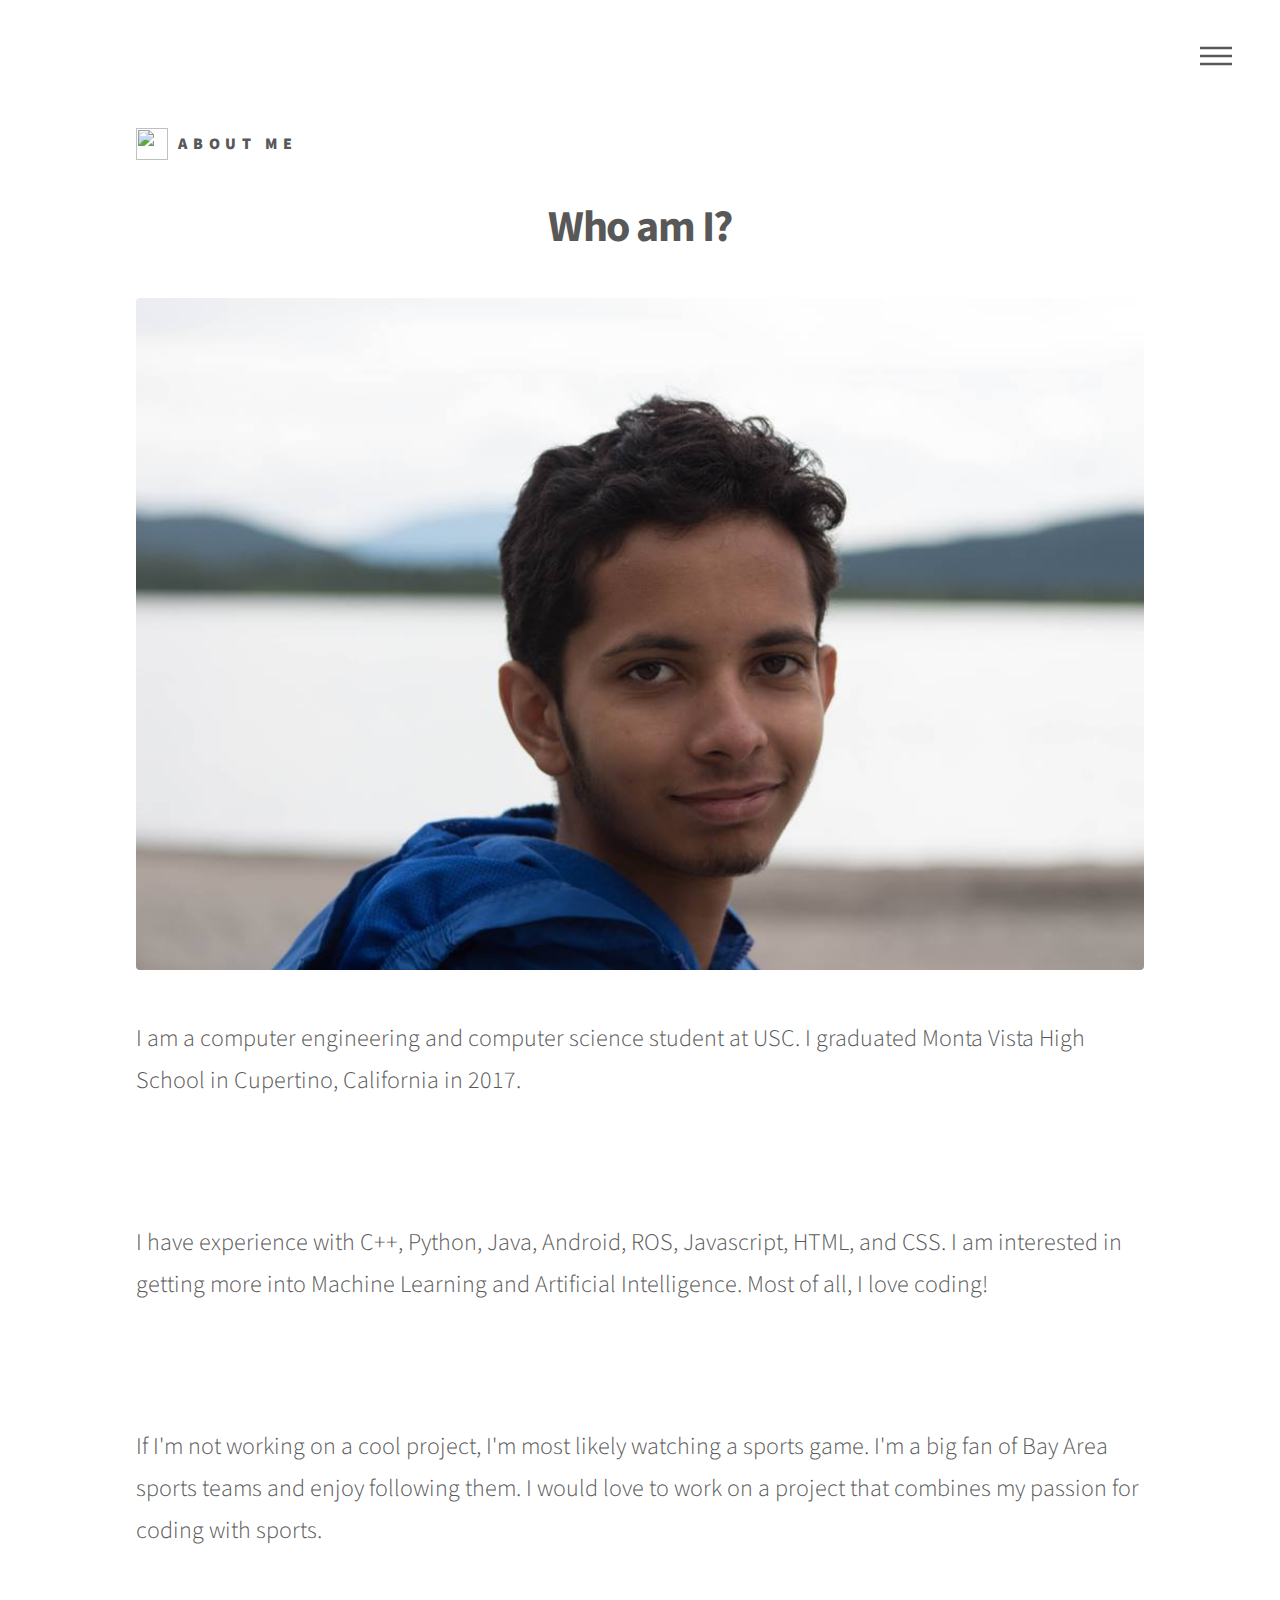
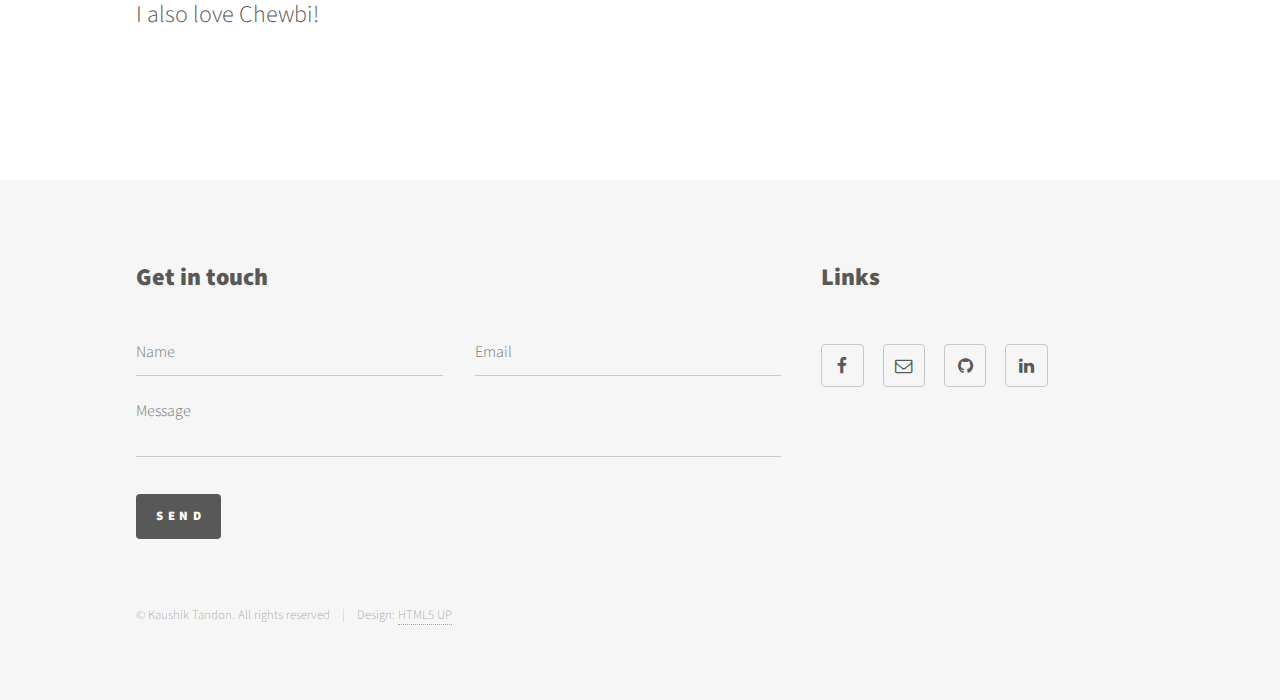
==== about.html @ edf9905d "initial commit" ====
<!DOCTYPE HTML>
<!--
	Phantom by HTML5 UP
	html5up.net | @ajlkn
	Free for personal and commercial use under the CCA 3.0 license (html5up.net/license)
-->
<html>
	<head>
		<title>About</title>
		<meta charset="utf-8" />
		<meta name="viewport" content="width=device-width, initial-scale=1" />
		<!--[if lte IE 8]><script src="assets/js/ie/html5shiv.js"></script><![endif]-->
		<link rel="stylesheet" href="assets/css/main.css" />
		<!--[if lte IE 9]><link rel="stylesheet" href="assets/css/ie9.css" /><![endif]-->
		<!--[if lte IE 8]><link rel="stylesheet" href="assets/css/ie8.css" /><![endif]-->
	</head>
	<body>
		<!-- Wrapper -->
			<div id="wrapper">

				<!-- Header -->
					<header id="header">
						<div class="inner">

							<!-- Logo -->
								<a href="index.html" class="logo">
									<span class="symbol"><img src="images/favicon.ico" alt="" /></span><span class="title">About Me</span>
								</a>

							<!-- Nav -->
								<nav>
									<ul>
										<li><a href="#menu">Menu</a></li>
									</ul>
								</nav>

						</div>
					</header>

				<!-- Menu -->
					<nav id="menu">
						<h2>Menu</h2>
						<ul>
							<li><a href="index.html">Home</a></li>
							<li><a href="about.html">About</a></li>
							<li><a href="index.html">Projects</a></li>
							<li><a href="summers.html">Summers</a></li>
							<li><a href="activities.html">Activities</a></li>
						</ul>
					</nav>

				<!-- Main -->
					<div id="main">
						<div class="inner">
							<h1>Who am I?</h1>
							<span class="image main"><img src="images/linkedinprofilepic.jpg" alt="" /></span>
							<font size="+2">
							<p>I am a computer engineering and computer science student at USC. I graduated Monta Vista High School in Cupertino, California in 2017.</p>
							<span class="image main"><img src="images/alaska.jpg" alt="" /></span>
							<p>I have experience with C++, Python, Java, Android, ROS, Javascript, HTML, and CSS. I am interested in getting more into Machine Learning and Artificial Intelligence. Most of all, I love coding!</p>
							<span class="image main"><img src="images/chewbi.jpg" alt="" /></span>
							<p>If I'm not working on a cool project, I'm most likely watching a sports game. I'm a big fan of Bay Area sports teams and enjoy following them. I would love to work on a project that combines my passion for coding with sports.<br /> <br />
								I also love Chewbi! </p> </font>
						</div>
					</div>

				<!-- Footer -->
					<footer id="footer">
						<div class="inner">
							<section>
								<h2>Get in touch</h2>
								<form method="post" action="#">
									<div class="field half first">
										<input type="text" name="name" id="name" placeholder="Name" />
									</div>
									<div class="field half">
										<input type="email" name="email" id="email" placeholder="Email" />
									</div>
									<div class="field">
										<textarea name="message" id="message" placeholder="Message"></textarea>
									</div>
									<ul class="actions">
										<li><input type="submit" value="Send" class="special" /></li>
									</ul>
								</form>
							</section>
							<section>
								<h2>Links</h2>
								<ul class="icons">
									<li><a href="https://www.facebook.com/kaushik.tandon" class="icon style2 fa-facebook"><span class="label">Facebook</span></a></li>
									<li><a href="mailto:kaushiktandon@gmail.com" class="icon style2 fa-envelope-o"><span class="label">Email</span></a></li>
									<li><a href="https://github.com/kaushiktandon" class="icon style2 fa-github"><span class="label">GitHub</span></a></li>
									<li><a href="https://linkedin.com/in/kaushik-tandon-7a4979117/" class="icon style2 fa-linkedin"><span class="label">Linkedin</span></a></li>						
								</ul>
							</section>
							<ul class="copyright">
								<li>&copy; Kaushik Tandon. All rights reserved</li><li>Design: <a href="http://html5up.net">HTML5 UP</a></li>
							</ul>
						</div>
					</footer>

			</div>

		<!-- Scripts -->
			<script src="assets/js/jquery.min.js"></script>
			<script src="assets/js/skel.min.js"></script>
			<script src="assets/js/util.js"></script>
			<!--[if lte IE 8]><script src="assets/js/ie/respond.min.js"></script><![endif]-->
			<script src="assets/js/main.js"></script>

	</body>
</html>
---- assets/css/main.css ----
@import url(font-awesome.min.css);
@import url("https://fonts.googleapis.com/css?family=Source+Sans+Pro:300,700,900");

/*
	Phantom by HTML5 UP
	html5up.net | @ajlkn
	Free for personal and commercial use under the CCA 3.0 license (html5up.net/license)
*/

/* Reset */

	html, body, div, span, applet, object, iframe, h1, h2, h3, h4, h5, h6, p, blockquote, pre, a, abbr, acronym, address, big, cite, code, del, dfn, em, img, ins, kbd, q, s, samp, small, strike, strong, sub, sup, tt, var, b, u, i, center, dl, dt, dd, ol, ul, li, fieldset, form, label, legend, table, caption, tbody, tfoot, thead, tr, th, td, article, aside, canvas, details, embed, figure, figcaption, footer, header, hgroup, menu, nav, output, ruby, section, summary, time, mark, audio, video {
		margin: 0;
		padding: 0;
		border: 0;
		font-size: 100%;
		font: inherit;
		vertical-align: baseline;
	}

	article, aside, details, figcaption, figure, footer, header, hgroup, menu, nav, section {
		display: block;
	}

	body {
		line-height: 1;
	}

	ol, ul {
		list-style: none;
	}

	blockquote, q {
		quotes: none;
	}

	blockquote:before, blockquote:after, q:before, q:after {
		content: '';
		content: none;
	}

	table {
		border-collapse: collapse;
		border-spacing: 0;
	}

	body {
		-webkit-text-size-adjust: none;
	}

/* Box Model */

	*, *:before, *:after {
		-moz-box-sizing: border-box;
		-webkit-box-sizing: border-box;
		box-sizing: border-box;
	}

/* Grid */

	.row {
		border-bottom: solid 1px transparent;
		-moz-box-sizing: border-box;
		-webkit-box-sizing: border-box;
		box-sizing: border-box;
	}

	.row > * {
		float: left;
		-moz-box-sizing: border-box;
		-webkit-box-sizing: border-box;
		box-sizing: border-box;
	}

	.row:after, .row:before {
		content: '';
		display: block;
		clear: both;
		height: 0;
	}

	.row.uniform > * > :first-child {
		margin-top: 0;
	}

	.row.uniform > * > :last-child {
		margin-bottom: 0;
	}

	.row.\30 \25 > * {
		padding: 0 0 0 0em;
	}

	.row.\30 \25 {
		margin: 0 0 -1px 0em;
	}

	.row.uniform.\30 \25 > * {
		padding: 0em 0 0 0em;
	}

	.row.uniform.\30 \25 {
		margin: 0em 0 -1px 0em;
	}

	.row > * {
		padding: 0 0 0 2em;
	}

	.row {
		margin: 0 0 -1px -2em;
	}

	.row.uniform > * {
		padding: 2em 0 0 2em;
	}

	.row.uniform {
		margin: -2em 0 -1px -2em;
	}

	.row.\32 00\25 > * {
		padding: 0 0 0 4em;
	}

	.row.\32 00\25 {
		margin: 0 0 -1px -4em;
	}

	.row.uniform.\32 00\25 > * {
		padding: 4em 0 0 4em;
	}

	.row.uniform.\32 00\25 {
		margin: -4em 0 -1px -4em;
	}

	.row.\31 50\25 > * {
		padding: 0 0 0 3em;
	}

	.row.\31 50\25 {
		margin: 0 0 -1px -3em;
	}

	.row.uniform.\31 50\25 > * {
		padding: 3em 0 0 3em;
	}

	.row.uniform.\31 50\25 {
		margin: -3em 0 -1px -3em;
	}

	.row.\35 0\25 > * {
		padding: 0 0 0 1em;
	}

	.row.\35 0\25 {
		margin: 0 0 -1px -1em;
	}

	.row.uniform.\35 0\25 > * {
		padding: 1em 0 0 1em;
	}

	.row.uniform.\35 0\25 {
		margin: -1em 0 -1px -1em;
	}

	.row.\32 5\25 > * {
		padding: 0 0 0 0.5em;
	}

	.row.\32 5\25 {
		margin: 0 0 -1px -0.5em;
	}

	.row.uniform.\32 5\25 > * {
		padding: 0.5em 0 0 0.5em;
	}

	.row.uniform.\32 5\25 {
		margin: -0.5em 0 -1px -0.5em;
	}

	.\31 2u, .\31 2u\24 {
		width: 100%;
		clear: none;
		margin-left: 0;
	}

	.\31 1u, .\31 1u\24 {
		width: 91.6666666667%;
		clear: none;
		margin-left: 0;
	}

	.\31 0u, .\31 0u\24 {
		width: 83.3333333333%;
		clear: none;
		margin-left: 0;
	}

	.\39 u, .\39 u\24 {
		width: 75%;
		clear: none;
		margin-left: 0;
	}

	.\38 u, .\38 u\24 {
		width: 66.6666666667%;
		clear: none;
		margin-left: 0;
	}

	.\37 u, .\37 u\24 {
		width: 58.3333333333%;
		clear: none;
		margin-left: 0;
	}

	.\36 u, .\36 u\24 {
		width: 50%;
		clear: none;
		margin-left: 0;
	}

	.\35 u, .\35 u\24 {
		width: 41.6666666667%;
		clear: none;
		margin-left: 0;
	}

	.\34 u, .\34 u\24 {
		width: 33.3333333333%;
		clear: none;
		margin-left: 0;
	}

	.\33 u, .\33 u\24 {
		width: 25%;
		clear: none;
		margin-left: 0;
	}

	.\32 u, .\32 u\24 {
		width: 16.6666666667%;
		clear: none;
		margin-left: 0;
	}

	.\31 u, .\31 u\24 {
		width: 8.3333333333%;
		clear: none;
		margin-left: 0;
	}

	.\31 2u\24 + *,
	.\31 1u\24 + *,
	.\31 0u\24 + *,
	.\39 u\24 + *,
	.\38 u\24 + *,
	.\37 u\24 + *,
	.\36 u\24 + *,
	.\35 u\24 + *,
	.\34 u\24 + *,
	.\33 u\24 + *,
	.\32 u\24 + *,
	.\31 u\24 + * {
		clear: left;
	}

	.\-11u {
		margin-left: 91.66667%;
	}

	.\-10u {
		margin-left: 83.33333%;
	}

	.\-9u {
		margin-left: 75%;
	}

	.\-8u {
		margin-left: 66.66667%;
	}

	.\-7u {
		margin-left: 58.33333%;
	}

	.\-6u {
		margin-left: 50%;
	}

	.\-5u {
		margin-left: 41.66667%;
	}

	.\-4u {
		margin-left: 33.33333%;
	}

	.\-3u {
		margin-left: 25%;
	}

	.\-2u {
		margin-left: 16.66667%;
	}

	.\-1u {
		margin-left: 8.33333%;
	}

	@media screen and (max-width: 1680px) {

		.row > * {
			padding: 0 0 0 2em;
		}

		.row {
			margin: 0 0 -1px -2em;
		}

		.row.uniform > * {
			padding: 2em 0 0 2em;
		}

		.row.uniform {
			margin: -2em 0 -1px -2em;
		}

		.row.\32 00\25 > * {
			padding: 0 0 0 4em;
		}

		.row.\32 00\25 {
			margin: 0 0 -1px -4em;
		}

		.row.uniform.\32 00\25 > * {
			padding: 4em 0 0 4em;
		}

		.row.uniform.\32 00\25 {
			margin: -4em 0 -1px -4em;
		}

		.row.\31 50\25 > * {
			padding: 0 0 0 3em;
		}

		.row.\31 50\25 {
			margin: 0 0 -1px -3em;
		}

		.row.uniform.\31 50\25 > * {
			padding: 3em 0 0 3em;
		}

		.row.uniform.\31 50\25 {
			margin: -3em 0 -1px -3em;
		}

		.row.\35 0\25 > * {
			padding: 0 0 0 1em;
		}

		.row.\35 0\25 {
			margin: 0 0 -1px -1em;
		}

		.row.uniform.\35 0\25 > * {
			padding: 1em 0 0 1em;
		}

		.row.uniform.\35 0\25 {
			margin: -1em 0 -1px -1em;
		}

		.row.\32 5\25 > * {
			padding: 0 0 0 0.5em;
		}

		.row.\32 5\25 {
			margin: 0 0 -1px -0.5em;
		}

		.row.uniform.\32 5\25 > * {
			padding: 0.5em 0 0 0.5em;
		}

		.row.uniform.\32 5\25 {
			margin: -0.5em 0 -1px -0.5em;
		}

		.\31 2u\28xlarge\29, .\31 2u\24\28xlarge\29 {
			width: 100%;
			clear: none;
			margin-left: 0;
		}

		.\31 1u\28xlarge\29, .\31 1u\24\28xlarge\29 {
			width: 91.6666666667%;
			clear: none;
			margin-left: 0;
		}

		.\31 0u\28xlarge\29, .\31 0u\24\28xlarge\29 {
			width: 83.3333333333%;
			clear: none;
			margin-left: 0;
		}

		.\39 u\28xlarge\29, .\39 u\24\28xlarge\29 {
			width: 75%;
			clear: none;
			margin-left: 0;
		}

		.\38 u\28xlarge\29, .\38 u\24\28xlarge\29 {
			width: 66.6666666667%;
			clear: none;
			margin-left: 0;
		}

		.\37 u\28xlarge\29, .\37 u\24\28xlarge\29 {
			width: 58.3333333333%;
			clear: none;
			margin-left: 0;
		}

		.\36 u\28xlarge\29, .\36 u\24\28xlarge\29 {
			width: 50%;
			clear: none;
			margin-left: 0;
		}

		.\35 u\28xlarge\29, .\35 u\24\28xlarge\29 {
			width: 41.6666666667%;
			clear: none;
			margin-left: 0;
		}

		.\34 u\28xlarge\29, .\34 u\24\28xlarge\29 {
			width: 33.3333333333%;
			clear: none;
			margin-left: 0;
		}

		.\33 u\28xlarge\29, .\33 u\24\28xlarge\29 {
			width: 25%;
			clear: none;
			margin-left: 0;
		}

		.\32 u\28xlarge\29, .\32 u\24\28xlarge\29 {
			width: 16.6666666667%;
			clear: none;
			margin-left: 0;
		}

		.\31 u\28xlarge\29, .\31 u\24\28xlarge\29 {
			width: 8.3333333333%;
			clear: none;
			margin-left: 0;
		}

		.\31 2u\24\28xlarge\29 + *,
		.\31 1u\24\28xlarge\29 + *,
		.\31 0u\24\28xlarge\29 + *,
		.\39 u\24\28xlarge\29 + *,
		.\38 u\24\28xlarge\29 + *,
		.\37 u\24\28xlarge\29 + *,
		.\36 u\24\28xlarge\29 + *,
		.\35 u\24\28xlarge\29 + *,
		.\34 u\24\28xlarge\29 + *,
		.\33 u\24\28xlarge\29 + *,
		.\32 u\24\28xlarge\29 + *,
		.\31 u\24\28xlarge\29 + * {
			clear: left;
		}

		.\-11u\28xlarge\29 {
			margin-left: 91.66667%;
		}

		.\-10u\28xlarge\29 {
			margin-left: 83.33333%;
		}

		.\-9u\28xlarge\29 {
			margin-left: 75%;
		}

		.\-8u\28xlarge\29 {
			margin-left: 66.66667%;
		}

		.\-7u\28xlarge\29 {
			margin-left: 58.33333%;
		}

		.\-6u\28xlarge\29 {
			margin-left: 50%;
		}

		.\-5u\28xlarge\29 {
			margin-left: 41.66667%;
		}

		.\-4u\28xlarge\29 {
			margin-left: 33.33333%;
		}

		.\-3u\28xlarge\29 {
			margin-left: 25%;
		}

		.\-2u\28xlarge\29 {
			margin-left: 16.66667%;
		}

		.\-1u\28xlarge\29 {
			margin-left: 8.33333%;
		}

	}

	@media screen and (max-width: 1280px) {

		.row > * {
			padding: 0 0 0 2em;
		}

		.row {
			margin: 0 0 -1px -2em;
		}

		.row.uniform > * {
			padding: 2em 0 0 2em;
		}

		.row.uniform {
			margin: -2em 0 -1px -2em;
		}

		.row.\32 00\25 > * {
			padding: 0 0 0 4em;
		}

		.row.\32 00\25 {
			margin: 0 0 -1px -4em;
		}

		.row.uniform.\32 00\25 > * {
			padding: 4em 0 0 4em;
		}

		.row.uniform.\32 00\25 {
			margin: -4em 0 -1px -4em;
		}

		.row.\31 50\25 > * {
			padding: 0 0 0 3em;
		}

		.row.\31 50\25 {
			margin: 0 0 -1px -3em;
		}

		.row.uniform.\31 50\25 > * {
			padding: 3em 0 0 3em;
		}

		.row.uniform.\31 50\25 {
			margin: -3em 0 -1px -3em;
		}

		.row.\35 0\25 > * {
			padding: 0 0 0 1em;
		}

		.row.\35 0\25 {
			margin: 0 0 -1px -1em;
		}

		.row.uniform.\35 0\25 > * {
			padding: 1em 0 0 1em;
		}

		.row.uniform.\35 0\25 {
			margin: -1em 0 -1px -1em;
		}

		.row.\32 5\25 > * {
			padding: 0 0 0 0.5em;
		}

		.row.\32 5\25 {
			margin: 0 0 -1px -0.5em;
		}

		.row.uniform.\32 5\25 > * {
			padding: 0.5em 0 0 0.5em;
		}

		.row.uniform.\32 5\25 {
			margin: -0.5em 0 -1px -0.5em;
		}

		.\31 2u\28large\29, .\31 2u\24\28large\29 {
			width: 100%;
			clear: none;
			margin-left: 0;
		}

		.\31 1u\28large\29, .\31 1u\24\28large\29 {
			width: 91.6666666667%;
			clear: none;
			margin-left: 0;
		}

		.\31 0u\28large\29, .\31 0u\24\28large\29 {
			width: 83.3333333333%;
			clear: none;
			margin-left: 0;
		}

		.\39 u\28large\29, .\39 u\24\28large\29 {
			width: 75%;
			clear: none;
			margin-left: 0;
		}

		.\38 u\28large\29, .\38 u\24\28large\29 {
			width: 66.6666666667%;
			clear: none;
			margin-left: 0;
		}

		.\37 u\28large\29, .\37 u\24\28large\29 {
			width: 58.3333333333%;
			clear: none;
			margin-left: 0;
		}

		.\36 u\28large\29, .\36 u\24\28large\29 {
			width: 50%;
			clear: none;
			margin-left: 0;
		}

		.\35 u\28large\29, .\35 u\24\28large\29 {
			width: 41.6666666667%;
			clear: none;
			margin-left: 0;
		}

		.\34 u\28large\29, .\34 u\24\28large\29 {
			width: 33.3333333333%;
			clear: none;
			margin-left: 0;
		}

		.\33 u\28large\29, .\33 u\24\28large\29 {
			width: 25%;
			clear: none;
			margin-left: 0;
		}

		.\32 u\28large\29, .\32 u\24\28large\29 {
			width: 16.6666666667%;
			clear: none;
			margin-left: 0;
		}

		.\31 u\28large\29, .\31 u\24\28large\29 {
			width: 8.3333333333%;
			clear: none;
			margin-left: 0;
		}

		.\31 2u\24\28large\29 + *,
		.\31 1u\24\28large\29 + *,
		.\31 0u\24\28large\29 + *,
		.\39 u\24\28large\29 + *,
		.\38 u\24\28large\29 + *,
		.\37 u\24\28large\29 + *,
		.\36 u\24\28large\29 + *,
		.\35 u\24\28large\29 + *,
		.\34 u\24\28large\29 + *,
		.\33 u\24\28large\29 + *,
		.\32 u\24\28large\29 + *,
		.\31 u\24\28large\29 + * {
			clear: left;
		}

		.\-11u\28large\29 {
			margin-left: 91.66667%;
		}

		.\-10u\28large\29 {
			margin-left: 83.33333%;
		}

		.\-9u\28large\29 {
			margin-left: 75%;
		}

		.\-8u\28large\29 {
			margin-left: 66.66667%;
		}

		.\-7u\28large\29 {
			margin-left: 58.33333%;
		}

		.\-6u\28large\29 {
			margin-left: 50%;
		}

		.\-5u\28large\29 {
			margin-left: 41.66667%;
		}

		.\-4u\28large\29 {
			margin-left: 33.33333%;
		}

		.\-3u\28large\29 {
			margin-left: 25%;
		}

		.\-2u\28large\29 {
			margin-left: 16.66667%;
		}

		.\-1u\28large\29 {
			margin-left: 8.33333%;
		}

	}

	@media screen and (max-width: 980px) {

		.row > * {
			padding: 0 0 0 1.5em;
		}

		.row {
			margin: 0 0 -1px -1.5em;
		}

		.row.uniform > * {
			padding: 1.5em 0 0 1.5em;
		}

		.row.uniform {
			margin: -1.5em 0 -1px -1.5em;
		}

		.row.\32 00\25 > * {
			padding: 0 0 0 3em;
		}

		.row.\32 00\25 {
			margin: 0 0 -1px -3em;
		}

		.row.uniform.\32 00\25 > * {
			padding: 3em 0 0 3em;
		}

		.row.uniform.\32 00\25 {
			margin: -3em 0 -1px -3em;
		}

		.row.\31 50\25 > * {
			padding: 0 0 0 2.25em;
		}

		.row.\31 50\25 {
			margin: 0 0 -1px -2.25em;
		}

		.row.uniform.\31 50\25 > * {
			padding: 2.25em 0 0 2.25em;
		}

		.row.uniform.\31 50\25 {
			margin: -2.25em 0 -1px -2.25em;
		}

		.row.\35 0\25 > * {
			padding: 0 0 0 0.75em;
		}

		.row.\35 0\25 {
			margin: 0 0 -1px -0.75em;
		}

		.row.uniform.\35 0\25 > * {
			padding: 0.75em 0 0 0.75em;
		}

		.row.uniform.\35 0\25 {
			margin: -0.75em 0 -1px -0.75em;
		}

		.row.\32 5\25 > * {
			padding: 0 0 0 0.375em;
		}

		.row.\32 5\25 {
			margin: 0 0 -1px -0.375em;
		}

		.row.uniform.\32 5\25 > * {
			padding: 0.375em 0 0 0.375em;
		}

		.row.uniform.\32 5\25 {
			margin: -0.375em 0 -1px -0.375em;
		}

		.\31 2u\28medium\29, .\31 2u\24\28medium\29 {
			width: 100%;
			clear: none;
			margin-left: 0;
		}

		.\31 1u\28medium\29, .\31 1u\24\28medium\29 {
			width: 91.6666666667%;
			clear: none;
			margin-left: 0;
		}

		.\31 0u\28medium\29, .\31 0u\24\28medium\29 {
			width: 83.3333333333%;
			clear: none;
			margin-left: 0;
		}

		.\39 u\28medium\29, .\39 u\24\28medium\29 {
			width: 75%;
			clear: none;
			margin-left: 0;
		}

		.\38 u\28medium\29, .\38 u\24\28medium\29 {
			width: 66.6666666667%;
			clear: none;
			margin-left: 0;
		}

		.\37 u\28medium\29, .\37 u\24\28medium\29 {
			width: 58.3333333333%;
			clear: none;
			margin-left: 0;
		}

		.\36 u\28medium\29, .\36 u\24\28medium\29 {
			width: 50%;
			clear: none;
			margin-left: 0;
		}

		.\35 u\28medium\29, .\35 u\24\28medium\29 {
			width: 41.6666666667%;
			clear: none;
			margin-left: 0;
		}

		.\34 u\28medium\29, .\34 u\24\28medium\29 {
			width: 33.3333333333%;
			clear: none;
			margin-left: 0;
		}

		.\33 u\28medium\29, .\33 u\24\28medium\29 {
			width: 25%;
			clear: none;
			margin-left: 0;
		}

		.\32 u\28medium\29, .\32 u\24\28medium\29 {
			width: 16.6666666667%;
			clear: none;
			margin-left: 0;
		}

		.\31 u\28medium\29, .\31 u\24\28medium\29 {
			width: 8.3333333333%;
			clear: none;
			margin-left: 0;
		}

		.\31 2u\24\28medium\29 + *,
		.\31 1u\24\28medium\29 + *,
		.\31 0u\24\28medium\29 + *,
		.\39 u\24\28medium\29 + *,
		.\38 u\24\28medium\29 + *,
		.\37 u\24\28medium\29 + *,
		.\36 u\24\28medium\29 + *,
		.\35 u\24\28medium\29 + *,
		.\34 u\24\28medium\29 + *,
		.\33 u\24\28medium\29 + *,
		.\32 u\24\28medium\29 + *,
		.\31 u\24\28medium\29 + * {
			clear: left;
		}

		.\-11u\28medium\29 {
			margin-left: 91.66667%;
		}

		.\-10u\28medium\29 {
			margin-left: 83.33333%;
		}

		.\-9u\28medium\29 {
			margin-left: 75%;
		}

		.\-8u\28medium\29 {
			margin-left: 66.66667%;
		}

		.\-7u\28medium\29 {
			margin-left: 58.33333%;
		}

		.\-6u\28medium\29 {
			margin-left: 50%;
		}

		.\-5u\28medium\29 {
			margin-left: 41.66667%;
		}

		.\-4u\28medium\29 {
			margin-left: 33.33333%;
		}

		.\-3u\28medium\29 {
			margin-left: 25%;
		}

		.\-2u\28medium\29 {
			margin-left: 16.66667%;
		}

		.\-1u\28medium\29 {
			margin-left: 8.33333%;
		}

	}

	@media screen and (max-width: 736px) {

		.row > * {
			padding: 0 0 0 1em;
		}

		.row {
			margin: 0 0 -1px -1em;
		}

		.row.uniform > * {
			padding: 1em 0 0 1em;
		}

		.row.uniform {
			margin: -1em 0 -1px -1em;
		}

		.row.\32 00\25 > * {
			padding: 0 0 0 2em;
		}

		.row.\32 00\25 {
			margin: 0 0 -1px -2em;
		}

		.row.uniform.\32 00\25 > * {
			padding: 2em 0 0 2em;
		}

		.row.uniform.\32 00\25 {
			margin: -2em 0 -1px -2em;
		}

		.row.\31 50\25 > * {
			padding: 0 0 0 1.5em;
		}

		.row.\31 50\25 {
			margin: 0 0 -1px -1.5em;
		}

		.row.uniform.\31 50\25 > * {
			padding: 1.5em 0 0 1.5em;
		}

		.row.uniform.\31 50\25 {
			margin: -1.5em 0 -1px -1.5em;
		}

		.row.\35 0\25 > * {
			padding: 0 0 0 0.5em;
		}

		.row.\35 0\25 {
			margin: 0 0 -1px -0.5em;
		}

		.row.uniform.\35 0\25 > * {
			padding: 0.5em 0 0 0.5em;
		}

		.row.uniform.\35 0\25 {
			margin: -0.5em 0 -1px -0.5em;
		}

		.row.\32 5\25 > * {
			padding: 0 0 0 0.25em;
		}

		.row.\32 5\25 {
			margin: 0 0 -1px -0.25em;
		}

		.row.uniform.\32 5\25 > * {
			padding: 0.25em 0 0 0.25em;
		}

		.row.uniform.\32 5\25 {
			margin: -0.25em 0 -1px -0.25em;
		}

		.\31 2u\28small\29, .\31 2u\24\28small\29 {
			width: 100%;
			clear: none;
			margin-left: 0;
		}

		.\31 1u\28small\29, .\31 1u\24\28small\29 {
			width: 91.6666666667%;
			clear: none;
			margin-left: 0;
		}

		.\31 0u\28small\29, .\31 0u\24\28small\29 {
			width: 83.3333333333%;
			clear: none;
			margin-left: 0;
		}

		.\39 u\28small\29, .\39 u\24\28small\29 {
			width: 75%;
			clear: none;
			margin-left: 0;
		}

		.\38 u\28small\29, .\38 u\24\28small\29 {
			width: 66.6666666667%;
			clear: none;
			margin-left: 0;
		}

		.\37 u\28small\29, .\37 u\24\28small\29 {
			width: 58.3333333333%;
			clear: none;
			margin-left: 0;
		}

		.\36 u\28small\29, .\36 u\24\28small\29 {
			width: 50%;
			clear: none;
			margin-left: 0;
		}

		.\35 u\28small\29, .\35 u\24\28small\29 {
			width: 41.6666666667%;
			clear: none;
			margin-left: 0;
		}

		.\34 u\28small\29, .\34 u\24\28small\29 {
			width: 33.3333333333%;
			clear: none;
			margin-left: 0;
		}

		.\33 u\28small\29, .\33 u\24\28small\29 {
			width: 25%;
			clear: none;
			margin-left: 0;
		}

		.\32 u\28small\29, .\32 u\24\28small\29 {
			width: 16.6666666667%;
			clear: none;
			margin-left: 0;
		}

		.\31 u\28small\29, .\31 u\24\28small\29 {
			width: 8.3333333333%;
			clear: none;
			margin-left: 0;
		}

		.\31 2u\24\28small\29 + *,
		.\31 1u\24\28small\29 + *,
		.\31 0u\24\28small\29 + *,
		.\39 u\24\28small\29 + *,
		.\38 u\24\28small\29 + *,
		.\37 u\24\28small\29 + *,
		.\36 u\24\28small\29 + *,
		.\35 u\24\28small\29 + *,
		.\34 u\24\28small\29 + *,
		.\33 u\24\28small\29 + *,
		.\32 u\24\28small\29 + *,
		.\31 u\24\28small\29 + * {
			clear: left;
		}

		.\-11u\28small\29 {
			margin-left: 91.66667%;
		}

		.\-10u\28small\29 {
			margin-left: 83.33333%;
		}

		.\-9u\28small\29 {
			margin-left: 75%;
		}

		.\-8u\28small\29 {
			margin-left: 66.66667%;
		}

		.\-7u\28small\29 {
			margin-left: 58.33333%;
		}

		.\-6u\28small\29 {
			margin-left: 50%;
		}

		.\-5u\28small\29 {
			margin-left: 41.66667%;
		}

		.\-4u\28small\29 {
			margin-left: 33.33333%;
		}

		.\-3u\28small\29 {
			margin-left: 25%;
		}

		.\-2u\28small\29 {
			margin-left: 16.66667%;
		}

		.\-1u\28small\29 {
			margin-left: 8.33333%;
		}

	}

	@media screen and (max-width: 480px) {

		.row > * {
			padding: 0 0 0 1em;
		}

		.row {
			margin: 0 0 -1px -1em;
		}

		.row.uniform > * {
			padding: 1em 0 0 1em;
		}

		.row.uniform {
			margin: -1em 0 -1px -1em;
		}

		.row.\32 00\25 > * {
			padding: 0 0 0 2em;
		}

		.row.\32 00\25 {
			margin: 0 0 -1px -2em;
		}

		.row.uniform.\32 00\25 > * {
			padding: 2em 0 0 2em;
		}

		.row.uniform.\32 00\25 {
			margin: -2em 0 -1px -2em;
		}

		.row.\31 50\25 > * {
			padding: 0 0 0 1.5em;
		}

		.row.\31 50\25 {
			margin: 0 0 -1px -1.5em;
		}

		.row.uniform.\31 50\25 > * {
			padding: 1.5em 0 0 1.5em;
		}

		.row.uniform.\31 50\25 {
			margin: -1.5em 0 -1px -1.5em;
		}

		.row.\35 0\25 > * {
			padding: 0 0 0 0.5em;
		}

		.row.\35 0\25 {
			margin: 0 0 -1px -0.5em;
		}

		.row.uniform.\35 0\25 > * {
			padding: 0.5em 0 0 0.5em;
		}

		.row.uniform.\35 0\25 {
			margin: -0.5em 0 -1px -0.5em;
		}

		.row.\32 5\25 > * {
			padding: 0 0 0 0.25em;
		}

		.row.\32 5\25 {
			margin: 0 0 -1px -0.25em;
		}

		.row.uniform.\32 5\25 > * {
			padding: 0.25em 0 0 0.25em;
		}

		.row.uniform.\32 5\25 {
			margin: -0.25em 0 -1px -0.25em;
		}

		.\31 2u\28xsmall\29, .\31 2u\24\28xsmall\29 {
			width: 100%;
			clear: none;
			margin-left: 0;
		}

		.\31 1u\28xsmall\29, .\31 1u\24\28xsmall\29 {
			width: 91.6666666667%;
			clear: none;
			margin-left: 0;
		}

		.\31 0u\28xsmall\29, .\31 0u\24\28xsmall\29 {
			width: 83.3333333333%;
			clear: none;
			margin-left: 0;
		}

		.\39 u\28xsmall\29, .\39 u\24\28xsmall\29 {
			width: 75%;
			clear: none;
			margin-left: 0;
		}

		.\38 u\28xsmall\29, .\38 u\24\28xsmall\29 {
			width: 66.6666666667%;
			clear: none;
			margin-left: 0;
		}

		.\37 u\28xsmall\29, .\37 u\24\28xsmall\29 {
			width: 58.3333333333%;
			clear: none;
			margin-left: 0;
		}

		.\36 u\28xsmall\29, .\36 u\24\28xsmall\29 {
			width: 50%;
			clear: none;
			margin-left: 0;
		}

		.\35 u\28xsmall\29, .\35 u\24\28xsmall\29 {
			width: 41.6666666667%;
			clear: none;
			margin-left: 0;
		}

		.\34 u\28xsmall\29, .\34 u\24\28xsmall\29 {
			width: 33.3333333333%;
			clear: none;
			margin-left: 0;
		}

		.\33 u\28xsmall\29, .\33 u\24\28xsmall\29 {
			width: 25%;
			clear: none;
			margin-left: 0;
		}

		.\32 u\28xsmall\29, .\32 u\24\28xsmall\29 {
			width: 16.6666666667%;
			clear: none;
			margin-left: 0;
		}

		.\31 u\28xsmall\29, .\31 u\24\28xsmall\29 {
			width: 8.3333333333%;
			clear: none;
			margin-left: 0;
		}

		.\31 2u\24\28xsmall\29 + *,
		.\31 1u\24\28xsmall\29 + *,
		.\31 0u\24\28xsmall\29 + *,
		.\39 u\24\28xsmall\29 + *,
		.\38 u\24\28xsmall\29 + *,
		.\37 u\24\28xsmall\29 + *,
		.\36 u\24\28xsmall\29 + *,
		.\35 u\24\28xsmall\29 + *,
		.\34 u\24\28xsmall\29 + *,
		.\33 u\24\28xsmall\29 + *,
		.\32 u\24\28xsmall\29 + *,
		.\31 u\24\28xsmall\29 + * {
			clear: left;
		}

		.\-11u\28xsmall\29 {
			margin-left: 91.66667%;
		}

		.\-10u\28xsmall\29 {
			margin-left: 83.33333%;
		}

		.\-9u\28xsmall\29 {
			margin-left: 75%;
		}

		.\-8u\28xsmall\29 {
			margin-left: 66.66667%;
		}

		.\-7u\28xsmall\29 {
			margin-left: 58.33333%;
		}

		.\-6u\28xsmall\29 {
			margin-left: 50%;
		}

		.\-5u\28xsmall\29 {
			margin-left: 41.66667%;
		}

		.\-4u\28xsmall\29 {
			margin-left: 33.33333%;
		}

		.\-3u\28xsmall\29 {
			margin-left: 25%;
		}

		.\-2u\28xsmall\29 {
			margin-left: 16.66667%;
		}

		.\-1u\28xsmall\29 {
			margin-left: 8.33333%;
		}

	}

	@media screen and (max-width: 360px) {

		.row > * {
			padding: 0 0 0 1em;
		}

		.row {
			margin: 0 0 -1px -1em;
		}

		.row.uniform > * {
			padding: 1em 0 0 1em;
		}

		.row.uniform {
			margin: -1em 0 -1px -1em;
		}

		.row.\32 00\25 > * {
			padding: 0 0 0 2em;
		}

		.row.\32 00\25 {
			margin: 0 0 -1px -2em;
		}

		.row.uniform.\32 00\25 > * {
			padding: 2em 0 0 2em;
		}

		.row.uniform.\32 00\25 {
			margin: -2em 0 -1px -2em;
		}

		.row.\31 50\25 > * {
			padding: 0 0 0 1.5em;
		}

		.row.\31 50\25 {
			margin: 0 0 -1px -1.5em;
		}

		.row.uniform.\31 50\25 > * {
			padding: 1.5em 0 0 1.5em;
		}

		.row.uniform.\31 50\25 {
			margin: -1.5em 0 -1px -1.5em;
		}

		.row.\35 0\25 > * {
			padding: 0 0 0 0.5em;
		}

		.row.\35 0\25 {
			margin: 0 0 -1px -0.5em;
		}

		.row.uniform.\35 0\25 > * {
			padding: 0.5em 0 0 0.5em;
		}

		.row.uniform.\35 0\25 {
			margin: -0.5em 0 -1px -0.5em;
		}

		.row.\32 5\25 > * {
			padding: 0 0 0 0.25em;
		}

		.row.\32 5\25 {
			margin: 0 0 -1px -0.25em;
		}

		.row.uniform.\32 5\25 > * {
			padding: 0.25em 0 0 0.25em;
		}

		.row.uniform.\32 5\25 {
			margin: -0.25em 0 -1px -0.25em;
		}

		.\31 2u\28xxsmall\29, .\31 2u\24\28xxsmall\29 {
			width: 100%;
			clear: none;
			margin-left: 0;
		}

		.\31 1u\28xxsmall\29, .\31 1u\24\28xxsmall\29 {
			width: 91.6666666667%;
			clear: none;
			margin-left: 0;
		}

		.\31 0u\28xxsmall\29, .\31 0u\24\28xxsmall\29 {
			width: 83.3333333333%;
			clear: none;
			margin-left: 0;
		}

		.\39 u\28xxsmall\29, .\39 u\24\28xxsmall\29 {
			width: 75%;
			clear: none;
			margin-left: 0;
		}

		.\38 u\28xxsmall\29, .\38 u\24\28xxsmall\29 {
			width: 66.6666666667%;
			clear: none;
			margin-left: 0;
		}

		.\37 u\28xxsmall\29, .\37 u\24\28xxsmall\29 {
			width: 58.3333333333%;
			clear: none;
			margin-left: 0;
		}

		.\36 u\28xxsmall\29, .\36 u\24\28xxsmall\29 {
			width: 50%;
			clear: none;
			margin-left: 0;
		}

		.\35 u\28xxsmall\29, .\35 u\24\28xxsmall\29 {
			width: 41.6666666667%;
			clear: none;
			margin-left: 0;
		}

		.\34 u\28xxsmall\29, .\34 u\24\28xxsmall\29 {
			width: 33.3333333333%;
			clear: none;
			margin-left: 0;
		}

		.\33 u\28xxsmall\29, .\33 u\24\28xxsmall\29 {
			width: 25%;
			clear: none;
			margin-left: 0;
		}

		.\32 u\28xxsmall\29, .\32 u\24\28xxsmall\29 {
			width: 16.6666666667%;
			clear: none;
			margin-left: 0;
		}

		.\31 u\28xxsmall\29, .\31 u\24\28xxsmall\29 {
			width: 8.3333333333%;
			clear: none;
			margin-left: 0;
		}

		.\31 2u\24\28xxsmall\29 + *,
		.\31 1u\24\28xxsmall\29 + *,
		.\31 0u\24\28xxsmall\29 + *,
		.\39 u\24\28xxsmall\29 + *,
		.\38 u\24\28xxsmall\29 + *,
		.\37 u\24\28xxsmall\29 + *,
		.\36 u\24\28xxsmall\29 + *,
		.\35 u\24\28xxsmall\29 + *,
		.\34 u\24\28xxsmall\29 + *,
		.\33 u\24\28xxsmall\29 + *,
		.\32 u\24\28xxsmall\29 + *,
		.\31 u\24\28xxsmall\29 + * {
			clear: left;
		}

		.\-11u\28xxsmall\29 {
			margin-left: 91.66667%;
		}

		.\-10u\28xxsmall\29 {
			margin-left: 83.33333%;
		}

		.\-9u\28xxsmall\29 {
			margin-left: 75%;
		}

		.\-8u\28xxsmall\29 {
			margin-left: 66.66667%;
		}

		.\-7u\28xxsmall\29 {
			margin-left: 58.33333%;
		}

		.\-6u\28xxsmall\29 {
			margin-left: 50%;
		}

		.\-5u\28xxsmall\29 {
			margin-left: 41.66667%;
		}

		.\-4u\28xxsmall\29 {
			margin-left: 33.33333%;
		}

		.\-3u\28xxsmall\29 {
			margin-left: 25%;
		}

		.\-2u\28xxsmall\29 {
			margin-left: 16.66667%;
		}

		.\-1u\28xxsmall\29 {
			margin-left: 8.33333%;
		}

	}

/* Basic */

	@-ms-viewport {
		width: device-width;
	}

	body {
		-ms-overflow-style: scrollbar;
	}

	@media screen and (max-width: 480px) {

		html, body {
			min-width: 320px;
		}

	}

	body {
		background: #ffffff;
	}

		body.is-loading *, body.is-loading *:before, body.is-loading *:after {
			-moz-animation: none !important;
			-webkit-animation: none !important;
			-ms-animation: none !important;
			animation: none !important;
			-moz-transition: none !important;
			-webkit-transition: none !important;
			-ms-transition: none !important;
			transition: none !important;
		}

/* Type */

	body, input, select, textarea {
		color: #585858;
		font-family: "Source Sans Pro", Helvetica, sans-serif;
		font-size: 16pt;
		font-weight: 300;
		line-height: 1.75;
	}

		@media screen and (max-width: 1680px) {

			body, input, select, textarea {
				font-size: 14pt;
			}

		}

		@media screen and (max-width: 1280px) {

			body, input, select, textarea {
				font-size: 12pt;
			}

		}

	a {
		-moz-transition: border-bottom-color 0.2s ease, color 0.2s ease;
		-webkit-transition: border-bottom-color 0.2s ease, color 0.2s ease;
		-ms-transition: border-bottom-color 0.2s ease, color 0.2s ease;
		transition: border-bottom-color 0.2s ease, color 0.2s ease;
		text-decoration: none;
		color: #585858;
		border-bottom: dotted 1px rgba(88, 88, 88, 0.5);
	}

		a:hover {
			border-bottom-color: transparent;
			color: #f2849e !important;
		}

	strong, b {
		font-weight: 900;
	}

	em, i {
		font-style: italic;
	}

	p {
		margin: 0 0 2em 0;
	}

	h1 {
		font-size: 2.75em;
		font-weight: 700;
		line-height: 1.2;
		margin: 0 0 1em 0;
		letter-spacing: -0.035em;
		text-align: center;
	}

		h1 a {
			color: inherit;
		}

		@media screen and (max-width: 736px) {

			h1 {
				font-size: 2em;
				margin: 0 0 1em 0;
			}

		}

		@media screen and (max-width: 360px) {

			h1 {
				font-size: 1.75em;
			}

		}

	h2, h3, h4, h5, h6 {
		font-weight: 900;
		line-height: 1.5;
		margin: 0 0 2em 0;
	}

		h2 a, h3 a, h4 a, h5 a, h6 a {
			color: inherit;
		}

	h2 {
		font-size: 1.5em;
	}

	h3 {
		font-size: 1.4em;
	}

	h4 {
		font-size: 1.3em;
	}

	h5 {
		font-size: 1.2em;
	}

	h6 {
		font-size: 1.1em;
	}

	@media screen and (max-width: 980px) {

		h1 br, h2 br, h3 br, h4 br, h5 br, h6 br {
			display: none;
		}

	}

	@media screen and (max-width: 736px) {

		h2 {
			font-size: 1em;
		}

		h3 {
			font-size: 0.8em;
		}

	}

	sub {
		font-size: 0.8em;
		position: relative;
		top: 0.5em;
	}

	sup {
		font-size: 0.8em;
		position: relative;
		top: -0.5em;
	}

	blockquote {
		border-left: solid 4px #c9c9c9;
		font-style: italic;
		margin: 0 0 2em 0;
		padding: 0.5em 0 0.5em 2em;
	}

	code {
		background: rgba(144, 144, 144, 0.075);
		border-radius: 4px;
		border: solid 1px #c9c9c9;
		font-family: "Courier New", monospace;
		font-size: 0.9em;
		margin: 0 0.25em;
		padding: 0.25em 0.65em;
	}

	pre {
		-webkit-overflow-scrolling: touch;
		font-family: "Courier New", monospace;
		font-size: 0.9em;
		margin: 0 0 2em 0;
	}

		pre code {
			display: block;
			line-height: 1.75;
			padding: 1em 1.5em;
			overflow-x: auto;
		}

	hr {
		border: 0;
		border-bottom: solid 1px #c9c9c9;
		margin: 2em 0;
	}

		hr.major {
			margin: 3em 0;
		}

	.align-left {
		text-align: left;
	}

	.align-center {
		text-align: center;
	}

	.align-right {
		text-align: right;
	}

/* Section/Article */

	section.special, article.special {
		text-align: center;
	}

	header p {
		margin-top: -1em;
	}

	@media screen and (max-width: 736px) {

		header p {
			margin-top: 0;
		}

	}

/* Icon */

	.icon {
		text-decoration: none;
		border-bottom: none;
		position: relative;
	}

		.icon:before {
			-moz-osx-font-smoothing: grayscale;
			-webkit-font-smoothing: antialiased;
			font-family: FontAwesome;
			font-style: normal;
			font-weight: normal;
			text-transform: none !important;
		}

		.icon > .label {
			display: none;
		}

		.icon.style2 {
			-moz-transition: background-color 0.2s ease-in-out, color 0.2s ease-in-out, border-color 0.2s ease-in-out;
			-webkit-transition: background-color 0.2s ease-in-out, color 0.2s ease-in-out, border-color 0.2s ease-in-out;
			-ms-transition: background-color 0.2s ease-in-out, color 0.2s ease-in-out, border-color 0.2s ease-in-out;
			transition: background-color 0.2s ease-in-out, color 0.2s ease-in-out, border-color 0.2s ease-in-out;
			background-color: transparent;
			border: solid 1px #c9c9c9;
			border-radius: 4px;
			width: 2.65em;
			height: 2.65em;
			display: inline-block;
			text-align: center;
			line-height: 2.65em;
			color: inherit;
		}

			.icon.style2:before {
				font-size: 1.1em;
			}

			.icon.style2:hover {
				color: #f2849e;
				border-color: #f2849e;
			}

			.icon.style2:active {
				background-color: rgba(242, 132, 158, 0.1);
			}

/* List */

	ol {
		list-style: decimal;
		margin: 0 0 2em 0;
		padding-left: 1.25em;
	}

		ol li {
			padding-left: 0.25em;
		}

	ul {
		list-style: disc;
		margin: 0 0 2em 0;
		padding-left: 1em;
	}

		ul li {
			padding-left: 0.5em;
		}

		ul.alt {
			list-style: none;
			padding-left: 0;
		}

			ul.alt li {
				border-top: solid 1px #c9c9c9;
				padding: 0.5em 0;
			}

				ul.alt li:first-child {
					border-top: 0;
					padding-top: 0;
				}

		ul.icons {
			cursor: default;
			list-style: none;
			padding-left: 0;
			margin: -1em 0 2em -1em;
		}

			ul.icons li {
				display: inline-block;
				padding: 1em 0 0 1em;
			}

		ul.actions {
			cursor: default;
			list-style: none;
			padding-left: 0;
		}

			ul.actions li {
				display: inline-block;
				padding: 0 1em 0 0;
				vertical-align: middle;
			}

				ul.actions li:last-child {
					padding-right: 0;
				}

			ul.actions.small li {
				padding: 0 0.5em 0 0;
			}

			ul.actions.vertical li {
				display: block;
				padding: 1em 0 0 0;
			}

				ul.actions.vertical li:first-child {
					padding-top: 0;
				}

				ul.actions.vertical li > * {
					margin-bottom: 0;
				}

			ul.actions.vertical.small li {
				padding: 0.5em 0 0 0;
			}

				ul.actions.vertical.small li:first-child {
					padding-top: 0;
				}

			ul.actions.fit {
				display: table;
				margin-left: -1em;
				padding: 0;
				table-layout: fixed;
				width: calc(100% + 1em);
			}

				ul.actions.fit li {
					display: table-cell;
					padding: 0 0 0 1em;
				}

					ul.actions.fit li > * {
						margin-bottom: 0;
					}

				ul.actions.fit.small {
					margin-left: -0.5em;
					width: calc(100% + 0.5em);
				}

					ul.actions.fit.small li {
						padding: 0 0 0 0.5em;
					}

			@media screen and (max-width: 480px) {

				ul.actions {
					margin: 0 0 2em 0;
				}

					ul.actions li {
						padding: 1em 0 0 0;
						display: block;
						text-align: center;
						width: 100%;
					}

						ul.actions li:first-child {
							padding-top: 0;
						}

						ul.actions li > * {
							width: 100%;
							margin: 0 !important;
						}

							ul.actions li > *.icon:before {
								margin-left: -2em;
							}

					ul.actions.small li {
						padding: 0.5em 0 0 0;
					}

						ul.actions.small li:first-child {
							padding-top: 0;
						}

			}

	dl {
		margin: 0 0 2em 0;
	}

		dl dt {
			display: block;
			font-weight: 900;
			margin: 0 0 1em 0;
		}

		dl dd {
			margin-left: 2em;
		}

/* Form */

	form {
		margin: -1em 0 2em 0;
	}

		form:after {
			content: '';
			display: block;
			clear: both;
			height: 1px;
		}

		form .field {
			position: relative;
			float: left;
			margin: 0 0 1.3em 0;
			vertical-align: top;
			width: 100%;
		}

		form .half {
			width: calc(50% + 1em) !important;
			padding-left: 2em;
		}

		form .half.first {
			width: calc(50% - 1em) !important;
			padding-left: 0;
		}

		form :last-child {
			margin-bottom: 0;
		}

		form .half:nth-last-child(2) {
			margin-bottom: 0;
		}

		form .actions {
			position: relative;
			clear: both;
			padding-top: 1em;
		}

		@media screen and (max-width: 480px) {

			form .half {
				width: 100% !important;
				padding-left: 0;
			}

			form .half.first {
				width: 100% !important;
				padding-left: 0;
			}

			form .half:nth-last-child(2) {
				margin: 0 0 1.3em 0;
			}

		}

	label {
		display: block;
		font-size: 0.9em;
		font-weight: 900;
		margin: 0 0 1em 0;
	}

	input[type="text"],
	input[type="password"],
	input[type="email"],
	input[type="tel"],
	select,
	textarea {
		-moz-appearance: none;
		-webkit-appearance: none;
		-ms-appearance: none;
		appearance: none;
		background-color: transparent;
		border: none;
		border-radius: 0;
		border-bottom: solid 1px #c9c9c9;
		color: inherit;
		display: block;
		outline: 0;
		padding: 0;
		text-decoration: none;
		width: 100%;
	}

		input[type="text"]:invalid,
		input[type="password"]:invalid,
		input[type="email"]:invalid,
		input[type="tel"]:invalid,
		select:invalid,
		textarea:invalid {
			box-shadow: none;
		}

		input[type="text"]:focus,
		input[type="password"]:focus,
		input[type="email"]:focus,
		input[type="tel"]:focus,
		select:focus,
		textarea:focus {
			border-bottom-color: #f2849e;
			box-shadow: inset 0 -1px 0 0 #f2849e;
		}

	.select-wrapper {
		text-decoration: none;
		display: block;
		position: relative;
	}

		.select-wrapper:before {
			-moz-osx-font-smoothing: grayscale;
			-webkit-font-smoothing: antialiased;
			font-family: FontAwesome;
			font-style: normal;
			font-weight: normal;
			text-transform: none !important;
		}

		.select-wrapper:before {
			color: #c9c9c9;
			content: '\f078';
			display: block;
			height: 3em;
			line-height: 3em;
			pointer-events: none;
			position: absolute;
			right: 0;
			text-align: center;
			top: 0;
			width: 3em;
		}

		.select-wrapper select::-ms-expand {
			display: none;
		}

	input[type="text"],
	input[type="password"],
	input[type="email"],
	select {
		height: 3em;
	}

	textarea {
		padding: 0;
		min-height: 3.75em;
	}

	input[type="checkbox"],
	input[type="radio"] {
		-moz-appearance: none;
		-webkit-appearance: none;
		-ms-appearance: none;
		appearance: none;
		display: block;
		float: left;
		margin-right: -2em;
		opacity: 0;
		width: 1em;
		z-index: -1;
	}

		input[type="checkbox"] + label,
		input[type="radio"] + label {
			text-decoration: none;
			color: #585858;
			cursor: pointer;
			display: inline-block;
			font-size: 1em;
			font-weight: 300;
			padding-left: 2.55em;
			padding-right: 0.75em;
			position: relative;
		}

			input[type="checkbox"] + label:before,
			input[type="radio"] + label:before {
				-moz-osx-font-smoothing: grayscale;
				-webkit-font-smoothing: antialiased;
				font-family: FontAwesome;
				font-style: normal;
				font-weight: normal;
				text-transform: none !important;
			}

			input[type="checkbox"] + label:before,
			input[type="radio"] + label:before {
				border-radius: 4px;
				border: solid 1px #c9c9c9;
				content: '';
				display: inline-block;
				height: 1.8em;
				left: 0;
				line-height: 1.725em;
				position: absolute;
				text-align: center;
				top: 0;
				width: 1.8em;
			}

		input[type="checkbox"]:checked + label:before,
		input[type="radio"]:checked + label:before {
			background: #585858;
			border-color: #585858;
			color: #ffffff;
			content: '\f00c';
		}

		input[type="checkbox"]:focus + label:before,
		input[type="radio"]:focus + label:before {
			border-color: #f2849e;
			box-shadow: 0 0 0 1px #f2849e;
		}

	input[type="checkbox"] + label:before {
		border-radius: 4px;
	}

	input[type="radio"] + label:before {
		border-radius: 100%;
	}

/* Box */

	.box {
		border-radius: 4px;
		border: solid 1px #c9c9c9;
		margin-bottom: 2em;
		padding: 1.5em;
	}

		.box > :last-child,
		.box > :last-child > :last-child,
		.box > :last-child > :last-child > :last-child {
			margin-bottom: 0;
		}

		.box.alt {
			border: 0;
			border-radius: 0;
			padding: 0;
		}

/* Image */

	.image {
		border-radius: 4px;
		border: 0;
		display: inline-block;
		position: relative;
	}

		.image img {
			border-radius: 4px;
			display: block;
		}

		.image.left, .image.right {
			max-width: 40%;
		}

			.image.left img, .image.right img {
				width: 100%;
			}

		.image.left {
			float: left;
			padding: 0 1.5em 1em 0;
			top: 0.25em;
		}

		.image.right {
			float: right;
			padding: 0 0 1em 1.5em;
			top: 0.25em;
		}

		.image.fit {
			display: block;
			margin: 0 0 2em 0;
			width: 100%;
		}

			.image.fit img {
				width: 100%;
			}

		.image.main {
			display: block;
			margin: 0 0 3em 0;
			width: 100%;
		}

			.image.main img {
				width: 100%;
			}

		image.minor {
			display: block;

			margin: 0 0 3em 0;
			width: 75%;
		}

			.image.minor img {
				width: 75%;
			}

			@media screen and (max-width: 736px) {

				.image.main {
					margin: 0 0 2em 0;
				}

			}

/* Table */

	.table-wrapper {
		-webkit-overflow-scrolling: touch;
		overflow-x: auto;
	}

	table {
		margin: 0 0 2em 0;
		width: 100%;
	}

		table tbody tr {
			border: solid 1px #c9c9c9;
			border-left: 0;
			border-right: 0;
		}

			table tbody tr:nth-child(2n + 1) {
				background-color: rgba(144, 144, 144, 0.075);
			}

		table td {
			padding: 0.75em 0.75em;
		}

		table th {
			font-size: 0.9em;
			font-weight: 900;
			padding: 0 0.75em 0.75em 0.75em;
			text-align: left;
		}

		table thead {
			border-bottom: solid 2px #c9c9c9;
		}

		table tfoot {
			border-top: solid 2px #c9c9c9;
		}

		table.alt {
			border-collapse: separate;
		}

			table.alt tbody tr td {
				border: solid 1px #c9c9c9;
				border-left-width: 0;
				border-top-width: 0;
			}

				table.alt tbody tr td:first-child {
					border-left-width: 1px;
				}

			table.alt tbody tr:first-child td {
				border-top-width: 1px;
			}

			table.alt thead {
				border-bottom: 0;
			}

			table.alt tfoot {
				border-top: 0;
			}

/* Button */

	input[type="submit"],
	input[type="reset"],
	input[type="button"],
	button,
	.button {
		-moz-appearance: none;
		-webkit-appearance: none;
		-ms-appearance: none;
		appearance: none;
		-moz-transition: background-color 0.2s ease-in-out, color 0.2s ease-in-out, box-shadow 0.2s ease-in-out;
		-webkit-transition: background-color 0.2s ease-in-out, color 0.2s ease-in-out, box-shadow 0.2s ease-in-out;
		-ms-transition: background-color 0.2s ease-in-out, color 0.2s ease-in-out, box-shadow 0.2s ease-in-out;
		transition: background-color 0.2s ease-in-out, color 0.2s ease-in-out, box-shadow 0.2s ease-in-out;
		background-color: transparent;
		border-radius: 4px;
		border: 0;
		box-shadow: inset 0 0 0 2px #585858;
		color: #585858 !important;
		cursor: pointer;
		display: inline-block;
		font-size: 0.8em;
		font-weight: 900;
		height: 3.5em;
		letter-spacing: 0.35em;
		line-height: 3.45em;
		overflow: hidden;
		padding: 0 1.25em 0 1.6em;
		text-align: center;
		text-decoration: none;
		text-overflow: ellipsis;
		text-transform: uppercase;
		white-space: nowrap;
	}

		input[type="submit"].icon:before,
		input[type="reset"].icon:before,
		input[type="button"].icon:before,
		button.icon:before,
		.button.icon:before {
			margin-right: 0.5em;
		}

		input[type="submit"].fit,
		input[type="reset"].fit,
		input[type="button"].fit,
		button.fit,
		.button.fit {
			display: block;
			margin: 0 0 1em 0;
			width: 100%;
		}

		input[type="submit"]:hover,
		input[type="reset"]:hover,
		input[type="button"]:hover,
		button:hover,
		.button:hover {
			color: #f2849e !important;
			box-shadow: inset 0 0 0 2px #f2849e;
		}

		input[type="submit"]:active,
		input[type="reset"]:active,
		input[type="button"]:active,
		button:active,
		.button:active {
			background-color: rgba(242, 132, 158, 0.1);
		}

		input[type="submit"].small,
		input[type="reset"].small,
		input[type="button"].small,
		button.small,
		.button.small {
			font-size: 0.6em;
		}

		input[type="submit"].big,
		input[type="reset"].big,
		input[type="button"].big,
		button.big,
		.button.big {
			font-size: 1em;
		}

		input[type="submit"].special,
		input[type="reset"].special,
		input[type="button"].special,
		button.special,
		.button.special {
			box-shadow: none;
			background-color: #585858;
			color: #ffffff !important;
		}

			input[type="submit"].special:hover,
			input[type="reset"].special:hover,
			input[type="button"].special:hover,
			button.special:hover,
			.button.special:hover {
				background-color: #f2849e;
			}

			input[type="submit"].special:active,
			input[type="reset"].special:active,
			input[type="button"].special:active,
			button.special:active,
			.button.special:active {
				background-color: #ee5f81;
			}

		input[type="submit"].disabled, input[type="submit"]:disabled,
		input[type="reset"].disabled,
		input[type="reset"]:disabled,
		input[type="button"].disabled,
		input[type="button"]:disabled,
		button.disabled,
		button:disabled,
		.button.disabled,
		.button:disabled {
			-moz-pointer-events: none;
			-webkit-pointer-events: none;
			-ms-pointer-events: none;
			pointer-events: none;
			opacity: 0.25;
		}

/* Tiles */

	.tiles {
		display: -moz-flex;
		display: -webkit-flex;
		display: -ms-flex;
		display: flex;
		-moz-flex-wrap: wrap;
		-webkit-flex-wrap: wrap;
		-ms-flex-wrap: wrap;
		flex-wrap: wrap;
		postiion: relative;
		margin: -2.5em 0 0 -2.5em;
	}

		.tiles article {
			-moz-transition: -moz-transform 0.5s ease, opacity 0.5s ease;
			-webkit-transition: -webkit-transform 0.5s ease, opacity 0.5s ease;
			-ms-transition: -ms-transform 0.5s ease, opacity 0.5s ease;
			transition: transform 0.5s ease, opacity 0.5s ease;
			position: relative;
			width: calc(33.33333% - 2.5em);
			margin: 2.5em 0 0 2.5em;
		}

			.tiles article > .image {
				-moz-transition: -moz-transform 0.5s ease;
				-webkit-transition: -webkit-transform 0.5s ease;
				-ms-transition: -ms-transform 0.5s ease;
				transition: transform 0.5s ease;
				position: relative;
				display: block;
				width: 100%;
				border-radius: 4px;
				overflow: hidden;
			}

				.tiles article > .image img {
					display: block;
					width: 100%;
				}

				.tiles article > .image:before {
					-moz-pointer-events: none;
					-webkit-pointer-events: none;
					-ms-pointer-events: none;
					pointer-events: none;
					-moz-transition: background-color 0.5s ease, opacity 0.5s ease;
					-webkit-transition: background-color 0.5s ease, opacity 0.5s ease;
					-ms-transition: background-color 0.5s ease, opacity 0.5s ease;
					transition: background-color 0.5s ease, opacity 0.5s ease;
					content: '';
					display: block;
					position: absolute;
					top: 0;
					left: 0;
					width: 100%;
					height: 100%;
					opacity: 1.0;
					z-index: 1;
					opacity: 0.8;
				}

				.tiles article > .image:after {
					-moz-pointer-events: none;
					-webkit-pointer-events: none;
					-ms-pointer-events: none;
					pointer-events: none;
					-moz-transition: opacity 0.5s ease;
					-webkit-transition: opacity 0.5s ease;
					-ms-transition: opacity 0.5s ease;
					transition: opacity 0.5s ease;
					content: '';
					display: block;
					position: absolute;
					top: 0;
					left: 0;
					width: 100%;
					height: 100%;
					background-image: url("data:image/svg+xml;charset=utf8,%3Csvg xmlns='http://www.w3.org/2000/svg' width='100' height='100' viewBox='0 0 100 100' preserveAspectRatio='none'%3E%3Cstyle%3Eline %7B stroke-width: 0.25px%3B stroke: %23ffffff%3B %7D%3C/style%3E%3Cline x1='0' y1='0' x2='100' y2='100' /%3E%3Cline x1='100' y1='0' x2='0' y2='100' /%3E%3C/svg%3E");
					background-position: center;
					background-repeat: no-repeat;
					background-size: 100% 100%;
					opacity: 0.25;
					z-index: 2;
				}

			.tiles article > a {
				display: -moz-flex;
				display: -webkit-flex;
				display: -ms-flex;
				display: flex;
				-moz-flex-direction: column;
				-webkit-flex-direction: column;
				-ms-flex-direction: column;
				flex-direction: column;
				-moz-align-items: center;
				-webkit-align-items: center;
				-ms-align-items: center;
				align-items: center;
				-moz-justify-content: center;
				-webkit-justify-content: center;
				-ms-justify-content: center;
				justify-content: center;
				-moz-transition: background-color 0.5s ease, -moz-transform 0.5s ease;
				-webkit-transition: background-color 0.5s ease, -webkit-transform 0.5s ease;
				-ms-transition: background-color 0.5s ease, -ms-transform 0.5s ease;
				transition: background-color 0.5s ease, transform 0.5s ease;
				position: absolute;
				top: 0;
				left: 0;
				width: 100%;
				height: 100%;
				padding: 1em;
				border-radius: 4px;
				border-bottom: 0;
				color: #ffffff;
				text-align: center;
				text-decoration: none;
				z-index: 3;
			}

				.tiles article > a > :last-child {
					margin: 0;
				}

				.tiles article > a:hover {
					color: #ffffff !important;
				}

				.tiles article > a h2 {
					margin: 0;
				}

				.tiles article > a .content {
					-moz-transition: max-height 0.5s ease, opacity 0.5s ease;
					-webkit-transition: max-height 0.5s ease, opacity 0.5s ease;
					-ms-transition: max-height 0.5s ease, opacity 0.5s ease;
					transition: max-height 0.5s ease, opacity 0.5s ease;
					width: 100%;
					max-height: 0;
					line-height: 1.5;
					margin-top: 0.35em;
					opacity: 0;
				}

					.tiles article > a .content > :last-child {
						margin-bottom: 0;
					}

			.tiles article.style1 > .image:before {
				background-color: #f2849e;
			}

			.tiles article.style2 > .image:before {
				background-color: #7ecaf6;
			}

			.tiles article.style3 > .image:before {
				background-color: #7bd0c1;
			}

			.tiles article.style4 > .image:before {
				background-color: #c75b9b;
			}

			.tiles article.style5 > .image:before {
				background-color: #ae85ca;
			}

			.tiles article.style6 > .image:before {
				background-color: #8499e7;
			}

			body:not(.is-touch) .tiles article:hover > .image {
				-moz-transform: scale(1.1);
				-webkit-transform: scale(1.1);
				-ms-transform: scale(1.1);
				transform: scale(1.1);
			}

				body:not(.is-touch) .tiles article:hover > .image:before {
					background-color: #333333;
					opacity: 0.35;
				}

				body:not(.is-touch) .tiles article:hover > .image:after {
					opacity: 0;
				}

			body:not(.is-touch) .tiles article:hover .content {
				max-height: 15em;
				opacity: 1;
			}

		* + .tiles {
			margin-top: 2em;
		}

		body.is-loading .tiles article {
			-moz-transform: scale(0.9);
			-webkit-transform: scale(0.9);
			-ms-transform: scale(0.9);
			transform: scale(0.9);
			opacity: 0;
		}

		body.is-touch .tiles article .content {
			max-height: 15em;
			opacity: 1;
		}

		@media screen and (max-width: 1280px) {

			.tiles {
				margin: -1.25em 0 0 -1.25em;
			}

				.tiles article {
					width: calc(33.33333% - 1.25em);
					margin: 1.25em 0 0 1.25em;
				}

		}

		@media screen and (max-width: 980px) {

			.tiles {
				margin: -2.5em 0 0 -2.5em;
			}

				.tiles article {
					width: calc(50% - 2.5em);
					margin: 2.5em 0 0 2.5em;
				}

		}

		@media screen and (max-width: 736px) {

			.tiles {
				margin: -1.25em 0 0 -1.25em;
			}

				.tiles article {
					width: calc(50% - 1.25em);
					margin: 1.25em 0 0 1.25em;
				}

					.tiles article:hover > .image {
						-moz-transform: scale(1.0);
						-webkit-transform: scale(1.0);
						-ms-transform: scale(1.0);
						transform: scale(1.0);
					}

		}

		@media screen and (max-width: 480px) {

			.tiles {
				margin: 0;
			}

				.tiles article {
					width: 100%;
					margin: 1.25em 0 0 0;
				}

		}

/* Header */

	#header {
		padding: 8em 0 0.1em 0 ;
	}

		#header .logo {
			display: block;
			border-bottom: 0;
			color: inherit;
			font-weight: 900;
			letter-spacing: 0.35em;
			margin: 0 0 2.5em 0;
			text-decoration: none;
			text-transform: uppercase;
			display: inline-block;
		}

			#header .logo > * {
				display: inline-block;
				vertical-align: middle;
			}

			#header .logo .symbol {
				margin-right: 0.65em;
			}

				#header .logo .symbol img {
					display: block;
					width: 2em;
					height: 2em;
				}

		#header nav {
			position: fixed;
			right: 2em;
			top: 2em;
			z-index: 10000;
		}

			#header nav ul {
				display: -moz-flex;
				display: -webkit-flex;
				display: -ms-flex;
				display: flex;
				-moz-align-items: center;
				-webkit-align-items: center;
				-ms-align-items: center;
				align-items: center;
				list-style: none;
				margin: 0;
				padding: 0;
			}

				#header nav ul li {
					display: block;
					padding: 0;
				}

					#header nav ul li a {
						display: block;
						position: relative;
						height: 3em;
						line-height: 3em;
						padding: 0 1.5em;
						background-color: rgba(255, 255, 255, 0.5);
						border-radius: 4px;
						border: 0;
						font-size: 0.8em;
						font-weight: 900;
						letter-spacing: 0.35em;
						text-transform: uppercase;
					}

					#header nav ul li a[href="#menu"] {
						-webkit-tap-highlight-color: transparent;
						width: 4em;
						text-indent: 4em;
						font-size: 1em;
						overflow: hidden;
						padding: 0;
						white-space: nowrap;
					}

						#header nav ul li a[href="#menu"]:before, #header nav ul li a[href="#menu"]:after {
							-moz-transition: opacity 0.2s ease;
							-webkit-transition: opacity 0.2s ease;
							-ms-transition: opacity 0.2s ease;
							transition: opacity 0.2s ease;
							content: '';
							display: block;
							position: absolute;
							top: 0;
							left: 0;
							width: 100%;
							height: 100%;
							background-position: center;
							background-repeat: no-repeat;
							background-size: 2em 2em;
						}

						#header nav ul li a[href="#menu"]:before {
							background-image: url("data:image/svg+xml;charset=utf8,%3Csvg xmlns='http://www.w3.org/2000/svg' width='100' height='100' viewBox='0 0 100 100' preserveAspectRatio='none'%3E%3Cstyle%3Eline %7B stroke-width: 8px%3B stroke: %23f2849e%3B %7D%3C/style%3E%3Cline x1='0' y1='25' x2='100' y2='25' /%3E%3Cline x1='0' y1='50' x2='100' y2='50' /%3E%3Cline x1='0' y1='75' x2='100' y2='75' /%3E%3C/svg%3E");
							opacity: 0;
						}

						#header nav ul li a[href="#menu"]:after {
							background-image: url("data:image/svg+xml;charset=utf8,%3Csvg xmlns='http://www.w3.org/2000/svg' width='100' height='100' viewBox='0 0 100 100' preserveAspectRatio='none'%3E%3Cstyle%3Eline %7B stroke-width: 8px%3B stroke: %23585858%3B %7D%3C/style%3E%3Cline x1='0' y1='25' x2='100' y2='25' /%3E%3Cline x1='0' y1='50' x2='100' y2='50' /%3E%3Cline x1='0' y1='75' x2='100' y2='75' /%3E%3C/svg%3E");
							opacity: 1;
						}

						#header nav ul li a[href="#menu"]:hover:before {
							opacity: 1;
						}

						#header nav ul li a[href="#menu"]:hover:after {
							opacity: 0;
						}

		@media screen and (max-width: 736px) {

			#header {
				padding: 4em 0 0.1em 0 ;
			}

				#header nav {
					right: 0.5em;
					top: 0.5em;
				}

					#header nav ul li a[href="#menu"]:before, #header nav ul li a[href="#menu"]:after {
						background-size: 1.5em 1.5em;
					}

		}

/* Menu */

	#wrapper {
		-moz-transition: opacity 0.45s ease;
		-webkit-transition: opacity 0.45s ease;
		-ms-transition: opacity 0.45s ease;
		transition: opacity 0.45s ease;
		opacity: 1;
	}

	#menu {
		-moz-transform: translateX(22em);
		-webkit-transform: translateX(22em);
		-ms-transform: translateX(22em);
		transform: translateX(22em);
		-moz-transition: -moz-transform 0.45s ease, visibility 0.45s;
		-webkit-transition: -webkit-transform 0.45s ease, visibility 0.45s;
		-ms-transition: -ms-transform 0.45s ease, visibility 0.45s;
		transition: transform 0.45s ease, visibility 0.45s;
		position: fixed;
		top: 0;
		right: 0;
		width: 22em;
		max-width: 80%;
		height: 100%;
		-webkit-overflow-scrolling: touch;
		background: #585858;
		color: #ffffff;
		cursor: default;
		visibility: hidden;
		z-index: 10002;
	}

		#menu > .inner {
			-moz-transition: opacity 0.45s ease;
			-webkit-transition: opacity 0.45s ease;
			-ms-transition: opacity 0.45s ease;
			transition: opacity 0.45s ease;
			-webkit-overflow-scrolling: touch;
			position: absolute;
			top: 0;
			left: 0;
			width: 100%;
			height: 100%;
			padding: 2.75em;
			opacity: 0;
			overflow-y: auto;
		}

			#menu > .inner > ul {
				list-style: none;
				margin: 0 0 1em 0;
				padding: 0;
			}

				#menu > .inner > ul > li {
					padding: 0;
					border-top: solid 1px rgba(255, 255, 255, 0.15);
				}

					#menu > .inner > ul > li a {
						display: block;
						padding: 1em 0;
						line-height: 1.5;
						border: 0;
						color: inherit;
					}

					#menu > .inner > ul > li:first-child {
						border-top: 0;
						margin-top: -1em;
					}

		#menu > .close {
			-moz-transition: opacity 0.45s ease, -moz-transform 0.45s ease;
			-webkit-transition: opacity 0.45s ease, -webkit-transform 0.45s ease;
			-ms-transition: opacity 0.45s ease, -ms-transform 0.45s ease;
			transition: opacity 0.45s ease, transform 0.45s ease;
			-moz-transform: scale(0.25) rotate(180deg);
			-webkit-transform: scale(0.25) rotate(180deg);
			-ms-transform: scale(0.25) rotate(180deg);
			transform: scale(0.25) rotate(180deg);
			-webkit-tap-highlight-color: transparent;
			display: block;
			position: absolute;
			top: 2em;
			left: -6em;
			width: 6em;
			text-indent: 6em;
			height: 3em;
			border: 0;
			font-size: 1em;
			opacity: 0;
			overflow: hidden;
			padding: 0;
			white-space: nowrap;
		}

			#menu > .close:before, #menu > .close:after {
				-moz-transition: opacity 0.2s ease;
				-webkit-transition: opacity 0.2s ease;
				-ms-transition: opacity 0.2s ease;
				transition: opacity 0.2s ease;
				content: '';
				display: block;
				position: absolute;
				top: 0;
				left: 0;
				width: 100%;
				height: 100%;
				background-position: center;
				background-repeat: no-repeat;
				background-size: 2em 2em;
			}

			#menu > .close:before {
				background-image: url("data:image/svg+xml;charset=utf8,%3Csvg xmlns='http://www.w3.org/2000/svg' width='100' height='100' viewBox='0 0 100 100' preserveAspectRatio='none'%3E%3Cstyle%3Eline %7B stroke-width: 8px%3B stroke: %23f2849e%3B %7D%3C/style%3E%3Cline x1='15' y1='15' x2='85' y2='85' /%3E%3Cline x1='85' y1='15' x2='15' y2='85' /%3E%3C/svg%3E");
				opacity: 0;
			}

			#menu > .close:after {
				background-image: url("data:image/svg+xml;charset=utf8,%3Csvg xmlns='http://www.w3.org/2000/svg' width='100' height='100' viewBox='0 0 100 100' preserveAspectRatio='none'%3E%3Cstyle%3Eline %7B stroke-width: 8px%3B stroke: %23585858%3B %7D%3C/style%3E%3Cline x1='15' y1='15' x2='85' y2='85' /%3E%3Cline x1='85' y1='15' x2='15' y2='85' /%3E%3C/svg%3E");
				opacity: 1;
			}

			#menu > .close:hover:before {
				opacity: 1;
			}

			#menu > .close:hover:after {
				opacity: 0;
			}

		@media screen and (max-width: 736px) {

			#menu {
				-moz-transform: translateX(16.5em);
				-webkit-transform: translateX(16.5em);
				-ms-transform: translateX(16.5em);
				transform: translateX(16.5em);
				width: 16.5em;
			}

				#menu > .inner {
					padding: 2.75em 1.5em;
				}

				#menu > .close {
					top: 0.5em;
					left: -4.25em;
					width: 4.25em;
					text-indent: 4.25em;
				}

					#menu > .close:before, #menu > .close:after {
						background-size: 1.5em 1.5em;
					}

		}

	body.is-menu-visible #wrapper {
		-moz-pointer-events: none;
		-webkit-pointer-events: none;
		-ms-pointer-events: none;
		pointer-events: none;
		cursor: default;
		opacity: 0.25;
	}

	body.is-menu-visible #menu {
		-moz-transform: translateX(0);
		-webkit-transform: translateX(0);
		-ms-transform: translateX(0);
		transform: translateX(0);
		visibility: visible;
	}

		body.is-menu-visible #menu > * {
			opacity: 1;
		}

		body.is-menu-visible #menu .close {
			-moz-transform: scale(1.0) rotate(0deg);
			-webkit-transform: scale(1.0) rotate(0deg);
			-ms-transform: scale(1.0) rotate(0deg);
			transform: scale(1.0) rotate(0deg);
			opacity: 1;
		}

/* Main */

	#main {
		padding: 0em 0 6em 0 ;
	}

		@media screen and (max-width: 736px) {

			#main {
				padding: 0em 0 4em 0 ;
			}

		}

/* Footer */

	#footer {
		padding: 5em 0 6em 0 ;
		background-color: #f6f6f6;
	}

		#footer > .inner {
			display: -moz-flex;
			display: -webkit-flex;
			display: -ms-flex;
			display: flex;
			-moz-flex-wrap: wrap;
			-webkit-flex-wrap: wrap;
			-ms-flex-wrap: wrap;
			flex-wrap: wrap;
			-moz-flex-direction: row;
			-webkit-flex-direction: row;
			-ms-flex-direction: row;
			flex-direction: row;
		}

			#footer > .inner > * > :last-child {
				margin-bottom: 0;
			}

			#footer > .inner section:nth-child(1) {
				width: calc(66% - 2.5em);
				margin-right: 2.5em;
			}

			#footer > .inner section:nth-child(2) {
				width: calc(33% - 2.5em);
				margin-left: 2.5em;
			}

			#footer > .inner .copyright {
				width: 100%;
				padding: 0;
				margin-top: 5em;
				list-style: none;
				font-size: 0.8em;
				color: rgba(88, 88, 88, 0.5);
			}

				#footer > .inner .copyright a {
					color: inherit;
				}

				#footer > .inner .copyright li {
					display: inline-block;
					border-left: solid 1px rgba(88, 88, 88, 0.15);
					line-height: 1;
					padding: 0 0 0 1em;
					margin: 0 0 0 1em;
				}

					#footer > .inner .copyright li:first-child {
						border-left: 0;
						padding-left: 0;
						margin-left: 0;
					}

		@media screen and (max-width: 1280px) {

			#footer {
				padding: 5em 0 3em 0 ;
			}

				#footer > .inner section:nth-child(1) {
					width: calc(66% - 1.25em);
					margin-right: 1.25em;
				}

				#footer > .inner section:nth-child(2) {
					width: calc(33% - 1.25em);
					margin-left: 1.25em;
				}

		}

		@media screen and (max-width: 980px) {

			#footer > .inner section:nth-child(1) {
				width: 66%;
				margin-right: 0;
			}

			#footer > .inner section:nth-child(2) {
				width: calc(33% - 2.5em);
				margin-left: 2.5em;
			}

		}

		@media screen and (max-width: 736px) {

			#footer {
				padding: 3em 0 1em 0 ;
			}

				#footer > .inner {
					-moz-flex-direction: column;
					-webkit-flex-direction: column;
					-ms-flex-direction: column;
					flex-direction: column;
				}

					#footer > .inner section:nth-child(1) {
						width: 100%;
						margin-right: 0;
						margin: 3em 0 0 0;
					}

					#footer > .inner section:nth-child(2) {
						-moz-order: -1;
						-webkit-order: -1;
						-ms-order: -1;
						order: -1;
						width: 100%;
						margin-left: 0;
					}

					#footer > .inner .copyright {
						margin-top: 3em;
					}

		}

		@media screen and (max-width: 480px) {

			#footer > .inner .copyright {
				margin-top: 3em;
			}

				#footer > .inner .copyright li {
					border-left: 0;
					padding-left: 0;
					margin: 0.75em 0 0 0;
					display: block;
					line-height: inherit;
				}

					#footer > .inner .copyright li:first-child {
						margin-top: 0;
					}

		}

/* Wrapper */

	#wrapper > * > .inner {
		width: 100%;
		max-width: 68em;
		margin: 0 auto;
		padding: 0 2.5em;
	}

		@media screen and (max-width: 736px) {

			#wrapper > * > .inner {
				padding: 0 1.25em;
			}

		}
---- assets/css/ie9.css ----
/*
	Phantom by HTML5 UP
	html5up.net | @ajlkn
	Free for personal and commercial use under the CCA 3.0 license (html5up.net/license)
*/

/* Tiles */

	.tiles:after {
		content: '';
		display: block;
		clear: both;
	}

	.tiles article {
		float: left;
	}

		.tiles article > a {
			padding-top: 50%;
			margin-top: -1.75em;
		}

		body:not(.is-touch) .tiles article:hover > .image {
			-moz-transform: none;
			-webkit-transform: none;
			-ms-transform: none;
			transform: none;
		}

/* Footer */

	#footer > .inner section {
		float: left;
	}

	#footer > .inner .copyright {
		clear: both;
		padding-top: 4em;
	}
---- assets/css/ie8.css ----
/*
	Phantom by HTML5 UP
	html5up.net | @ajlkn
	Free for personal and commercial use under the CCA 3.0 license (html5up.net/license)
*/

/* Form */

	form .field {
		float: none !important;
		width: 100% !important;
		padding-left: 0 !important;
	}

/* Button */

	input[type="submit"],
	input[type="reset"],
	input[type="button"],
	button,
	.button {
		border: solid 2px #585858 !important;
	}

		input[type="submit"]:hover,
		input[type="reset"]:hover,
		input[type="button"]:hover,
		button:hover,
		.button:hover {
			border-color: #f2849e !important;
		}

		input[type="submit"].special,
		input[type="reset"].special,
		input[type="button"].special,
		button.special,
		.button.special {
			border: none !important;
		}

/* Tiles */

	.tiles article > .image:before, .tiles article > .image:after {
		display: none;
	}

/* Header */

	#header .logo .symbol {
		display: none;
	}

	#header nav ul li a[href="#menu"] {
		text-indent: 0;
		width: auto;
		font-size: 0.8em;
	}

		#header nav ul li a[href="#menu"]:before, #header nav ul li a[href="#menu"]:after {
			display: none;
		}

/* Footer */

	#footer > .inner section {
		width: 50%;
		margin-left: 3em;
	}

		#footer > .inner section:first-child {
			margin-left: 0;
			width: 40%;
		}
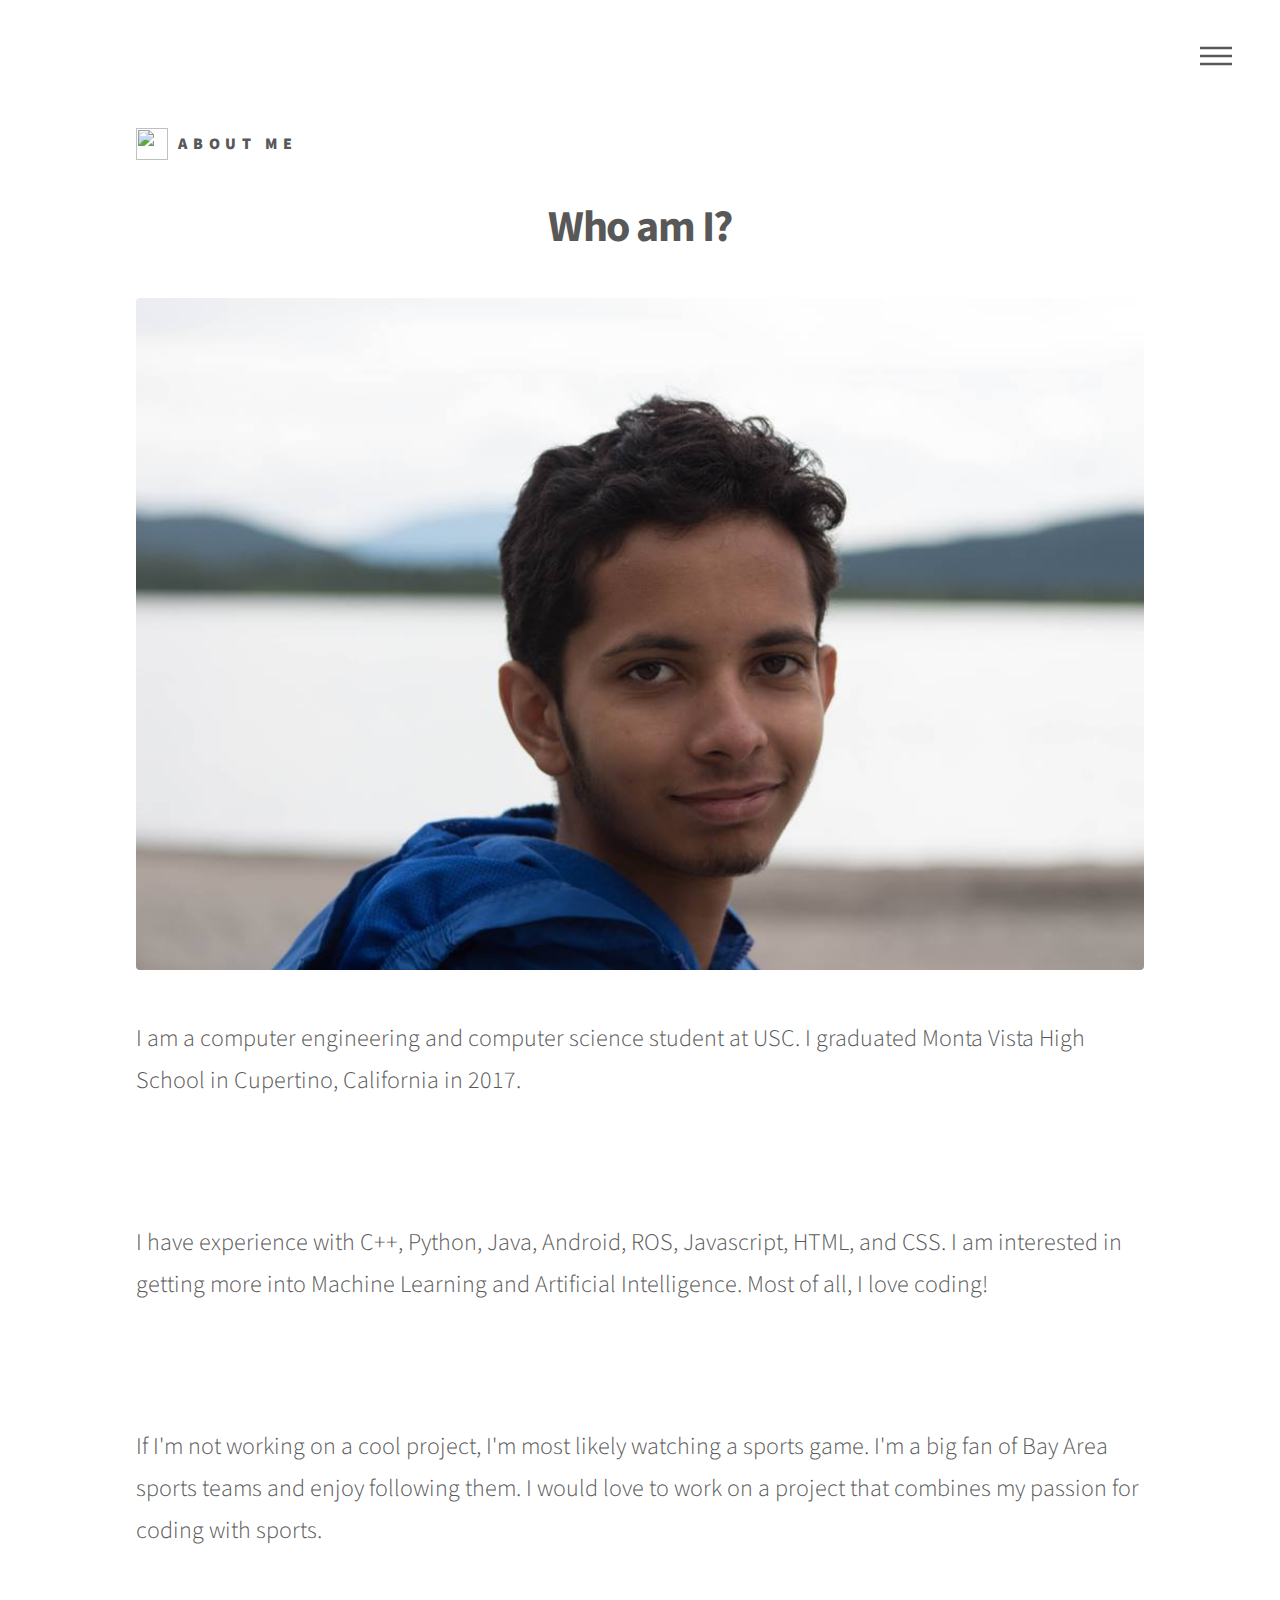
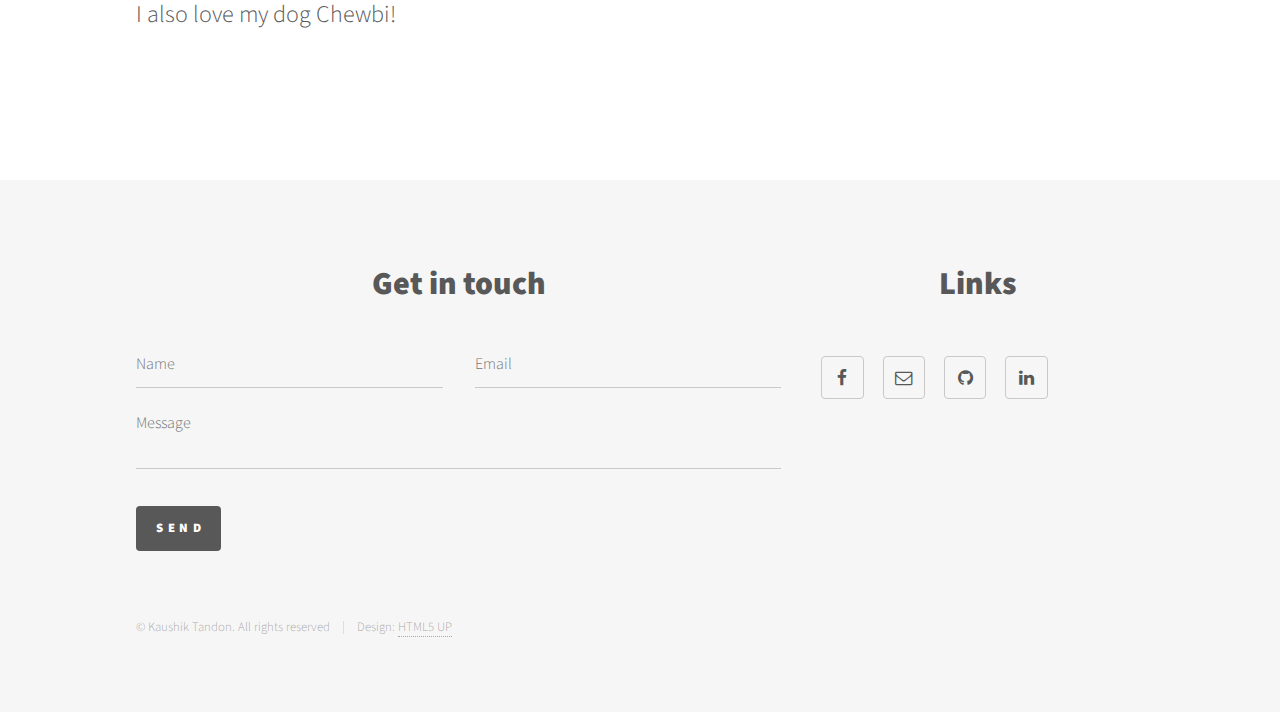
==== commit 340f871e: "update" ====
--- a/about.html
+++ b/about.html
@@ -46,6 +46,7 @@
 							<li><a href="index.html">Projects</a></li>
 							<li><a href="summers.html">Summers</a></li>
 							<li><a href="activities.html">Activities</a></li>
+							<li><a href="coursework.html">Coursework</a></li>
 						</ul>
 					</nav>
 
@@ -60,7 +61,7 @@
 							<p>I have experience with C++, Python, Java, Android, ROS, Javascript, HTML, and CSS. I am interested in getting more into Machine Learning and Artificial Intelligence. Most of all, I love coding!</p>
 							<span class="image main"><img src="images/chewbi.jpg" alt="" /></span>
 							<p>If I'm not working on a cool project, I'm most likely watching a sports game. I'm a big fan of Bay Area sports teams and enjoy following them. I would love to work on a project that combines my passion for coding with sports.<br /> <br />
-								I also love Chewbi! </p> </font>
+								I also love my dog Chewbi! </p> </font>
 						</div>
 					</div>
 
--- a/assets/css/main.css
+++ b/assets/css/main.css
@@ -1723,7 +1723,7 @@
 	h2, h3, h4, h5, h6 {
 		font-weight: 900;
 		line-height: 1.5;
-		margin: 0 0 2em 0;
+		margin: 0 0 1.5em 0;
 	}
 
 		h2 a, h3 a, h4 a, h5 a, h6 a {
@@ -1731,7 +1731,8 @@
 		}
 
 	h2 {
-		font-size: 1.5em;
+		font-size: 2em;
+		text-align: center;		
 	}
 
 	h3 {
@@ -2382,7 +2383,7 @@
 		}
 
 			.image.minor img {
-				width: 75%;
+				width: 40%;
 			}
 
 			@media screen and (max-width: 736px) {
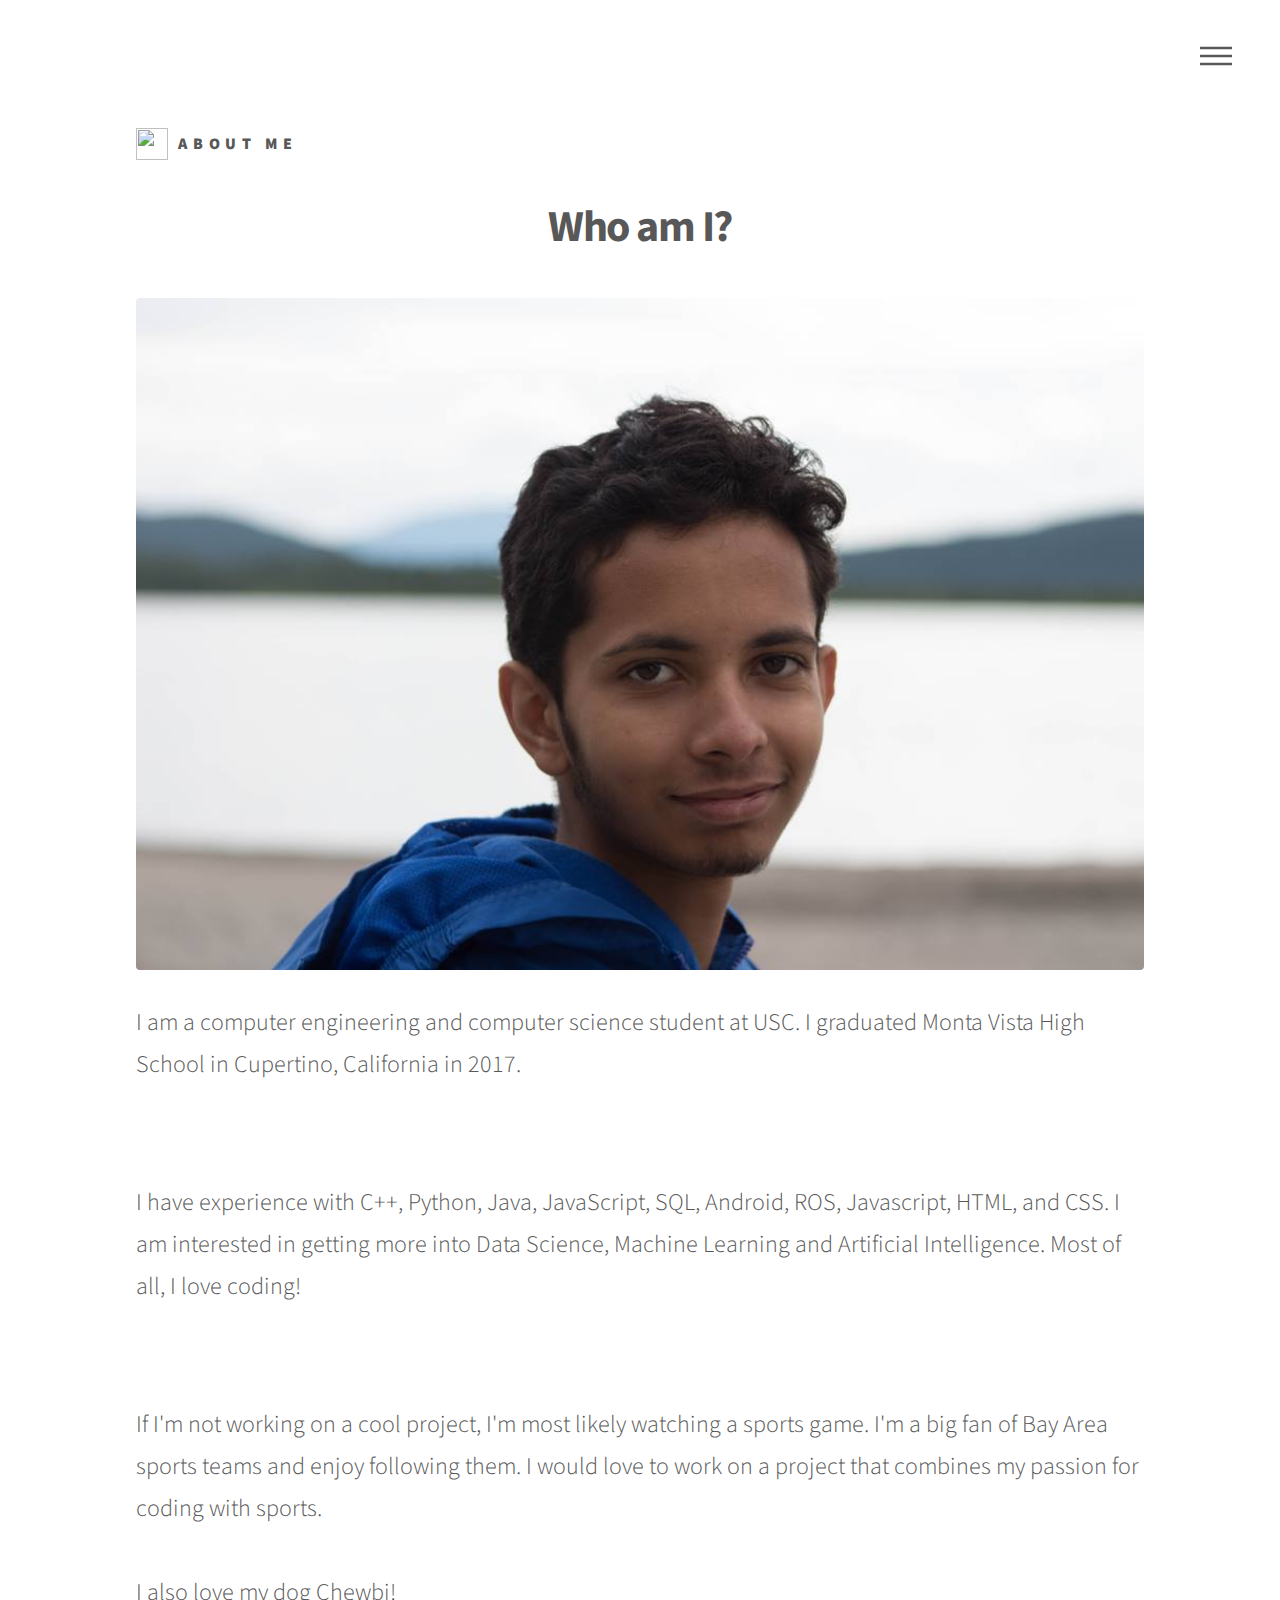
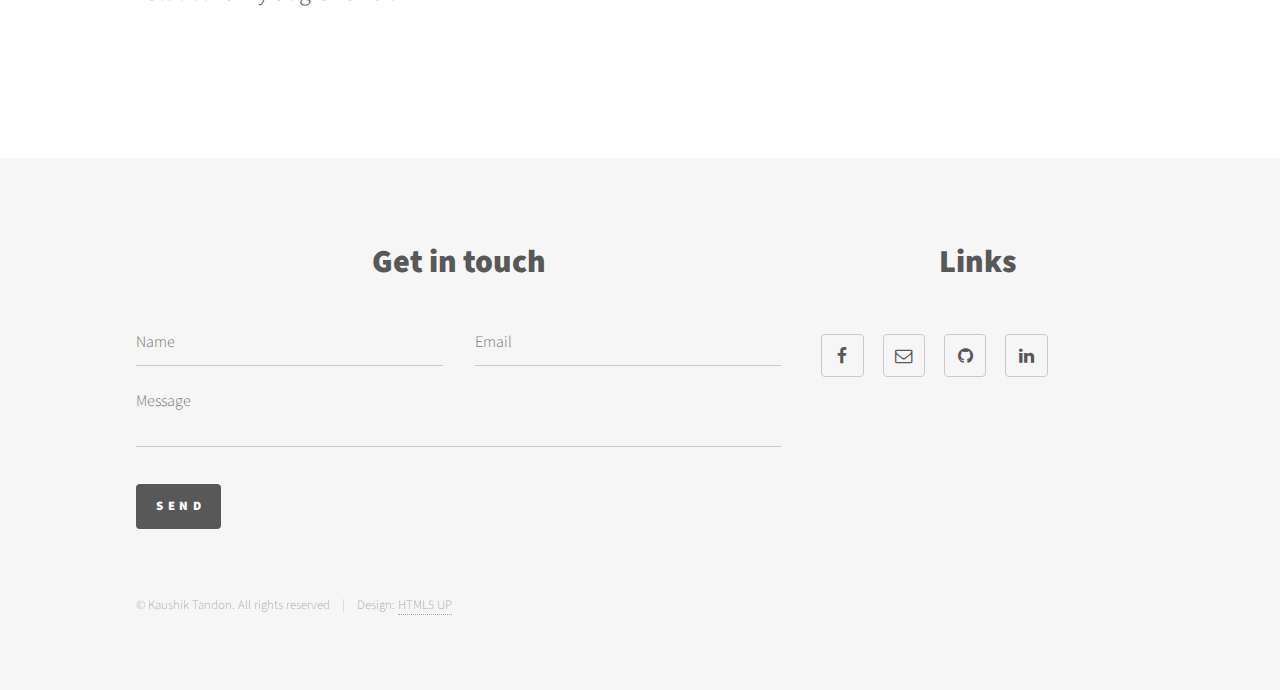
==== commit fe6e1ac8: "updated content" ====
--- a/about.html
+++ b/about.html
@@ -58,7 +58,7 @@
 							<font size="+2">
 							<p>I am a computer engineering and computer science student at USC. I graduated Monta Vista High School in Cupertino, California in 2017.</p>
 							<span class="image main"><img src="images/alaska.jpg" alt="" /></span>
-							<p>I have experience with C++, Python, Java, Android, ROS, Javascript, HTML, and CSS. I am interested in getting more into Machine Learning and Artificial Intelligence. Most of all, I love coding!</p>
+							<p>I have experience with C++, Python, Java, JavaScript, SQL, Android, ROS, Javascript, HTML, and CSS. I am interested in getting more into Data Science, Machine Learning and Artificial Intelligence. Most of all, I love coding!</p>
 							<span class="image main"><img src="images/chewbi.jpg" alt="" /></span>
 							<p>If I'm not working on a cool project, I'm most likely watching a sports game. I'm a big fan of Bay Area sports teams and enjoy following them. I would love to work on a project that combines my passion for coding with sports.<br /> <br />
 								I also love my dog Chewbi! </p> </font>
--- a/assets/css/main.css
+++ b/assets/css/main.css
@@ -2336,7 +2336,7 @@
 		}
 
 		.image.left, .image.right {
-			max-width: 40%;
+			max-width: 50%;
 		}
 
 			.image.left img, .image.right img {
@@ -2367,7 +2367,7 @@
 
 		.image.main {
 			display: block;
-			margin: 0 0 3em 0;
+			margin: 0 0 2em 0;
 			width: 100%;
 		}
 
@@ -2393,7 +2393,6 @@
 				}
 
 			}
-
 /* Table */
 
 	.table-wrapper {
@@ -2612,7 +2611,7 @@
 			transition: transform 0.5s ease, opacity 0.5s ease;
 			position: relative;
 			width: calc(33.33333% - 2.5em);
-			margin: 2.5em 0 0 2.5em;
+			margin: 1.5em 0 0 1.5em;
 		}
 
 			.tiles article > .image {
@@ -2703,8 +2702,8 @@
 				left: 0;
 				width: 100%;
 				height: 100%;
-				padding: 1em;
-				border-radius: 4px;
+				padding: 0.5em;
+				border-radius: 2px;
 				border-bottom: 0;
 				color: #ffffff;
 				text-align: center;
@@ -2757,10 +2756,28 @@
 			}
 
 			.tiles article.style5 > .image:before {
+				background-color: #ffd700;
+			}
+
+			.tiles article.style6 > .image:before {
 				background-color: #ae85ca;
 			}
-
-			.tiles article.style6 > .image:before {
+			.tiles article.style7 > .image:before {
+				background-color: #8499e7;
+			}
+			.tiles article.style8 > .image:before {
+				background-color: #74ee69;
+			}
+			.tiles article.style9 > .image:before {
+				background-color: #ffd7d7;
+			}
+			.tiles article.style10 > .image:before {
+				background-color: #d6a86f;
+			}
+			.tiles article.style11 > .image:before {
+				background-color: #8499e7;
+			}
+			.tiles article.style12 > .image:before {
 				background-color: #8499e7;
 			}
 
@@ -2786,7 +2803,7 @@
 			}
 
 		* + .tiles {
-			margin-top: 2em;
+			margin-top: 1em;
 		}
 
 		body.is-loading .tiles article {
@@ -2798,19 +2815,19 @@
 		}
 
 		body.is-touch .tiles article .content {
-			max-height: 15em;
+			max-height: 10em;
 			opacity: 1;
 		}
 
 		@media screen and (max-width: 1280px) {
 
 			.tiles {
-				margin: -1.25em 0 0 -1.25em;
+				margin: -1em 0 0 -1em;
 			}
 
 				.tiles article {
 					width: calc(33.33333% - 1.25em);
-					margin: 1.25em 0 0 1.25em;
+					margin: 1em 0 0 1em;
 				}
 
 		}
@@ -2818,12 +2835,12 @@
 		@media screen and (max-width: 980px) {
 
 			.tiles {
-				margin: -2.5em 0 0 -2.5em;
+				margin: -2em 0 0 -2em;
 			}
 
 				.tiles article {
 					width: calc(50% - 2.5em);
-					margin: 2.5em 0 0 2.5em;
+					margin: 2em 0 0 2em;
 				}
 
 		}
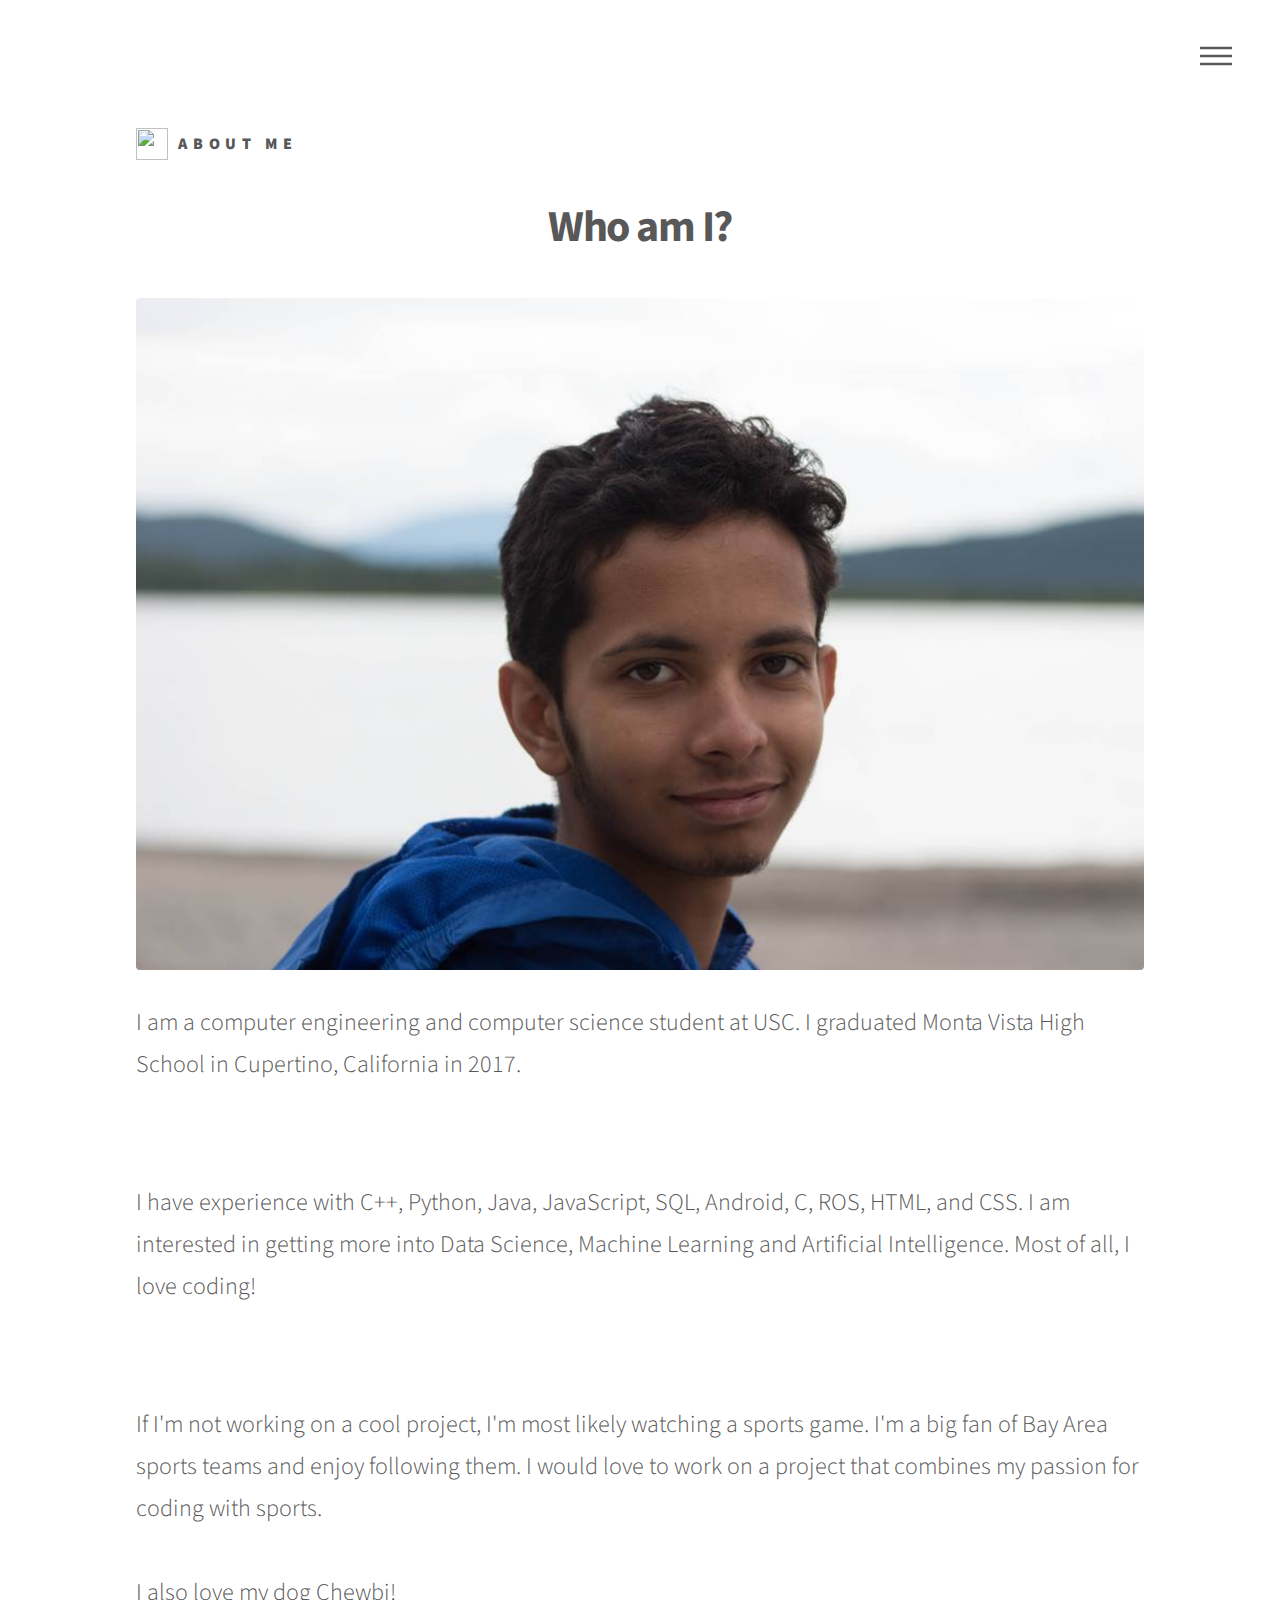
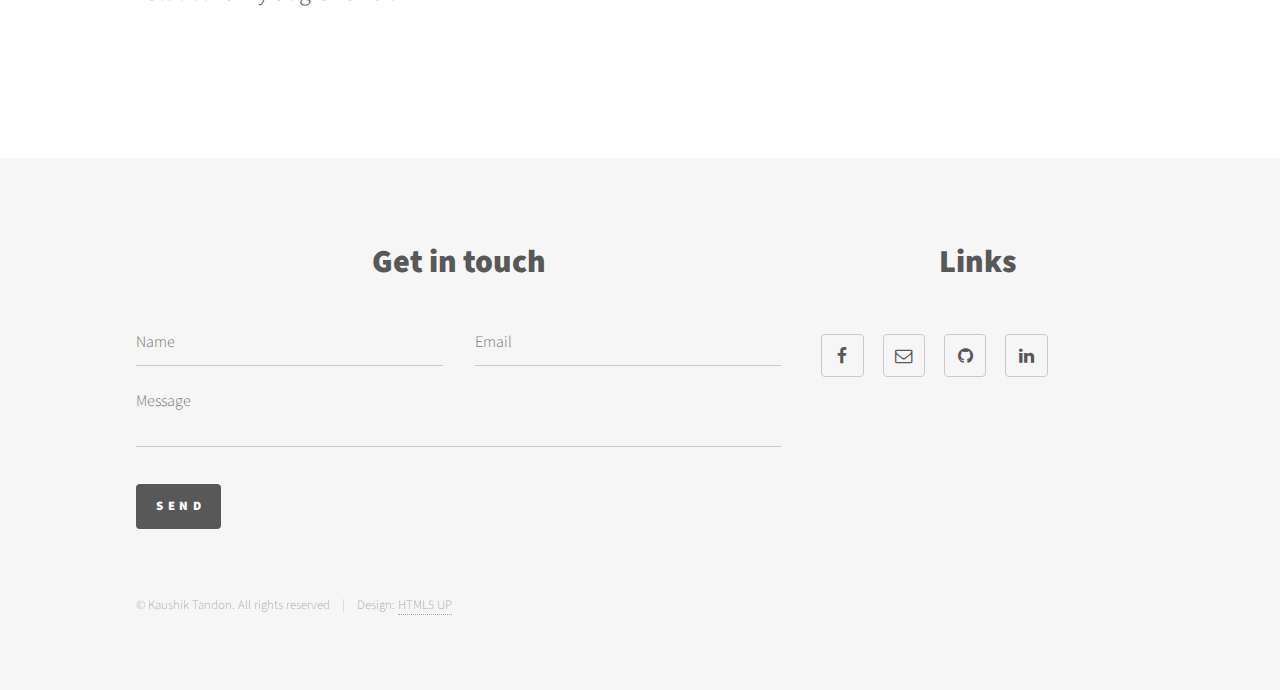
==== commit 6922febf: "minor content update" ====
--- a/about.html
+++ b/about.html
@@ -13,6 +13,15 @@
 		<link rel="stylesheet" href="assets/css/main.css" />
 		<!--[if lte IE 9]><link rel="stylesheet" href="assets/css/ie9.css" /><![endif]-->
 		<!--[if lte IE 8]><link rel="stylesheet" href="assets/css/ie8.css" /><![endif]-->
+		<!-- Global site tag (gtag.js) - Google Analytics -->
+		<script async src="https://www.googletagmanager.com/gtag/js?id=UA-119159210-1"></script>
+		<script>
+		  window.dataLayer = window.dataLayer || [];
+		  function gtag(){dataLayer.push(arguments);}
+		  gtag('js', new Date());
+
+		  gtag('config', 'UA-119159210-1');
+		</script>
 	</head>
 	<body>
 		<!-- Wrapper -->
@@ -58,7 +67,7 @@
 							<font size="+2">
 							<p>I am a computer engineering and computer science student at USC. I graduated Monta Vista High School in Cupertino, California in 2017.</p>
 							<span class="image main"><img src="images/alaska.jpg" alt="" /></span>
-							<p>I have experience with C++, Python, Java, JavaScript, SQL, Android, ROS, Javascript, HTML, and CSS. I am interested in getting more into Data Science, Machine Learning and Artificial Intelligence. Most of all, I love coding!</p>
+							<p>I have experience with C++, Python, Java, JavaScript, SQL, Android, C, ROS, HTML, and CSS. I am interested in getting more into Data Science, Machine Learning and Artificial Intelligence. Most of all, I love coding!</p>
 							<span class="image main"><img src="images/chewbi.jpg" alt="" /></span>
 							<p>If I'm not working on a cool project, I'm most likely watching a sports game. I'm a big fan of Bay Area sports teams and enjoy following them. I would love to work on a project that combines my passion for coding with sports.<br /> <br />
 								I also love my dog Chewbi! </p> </font>
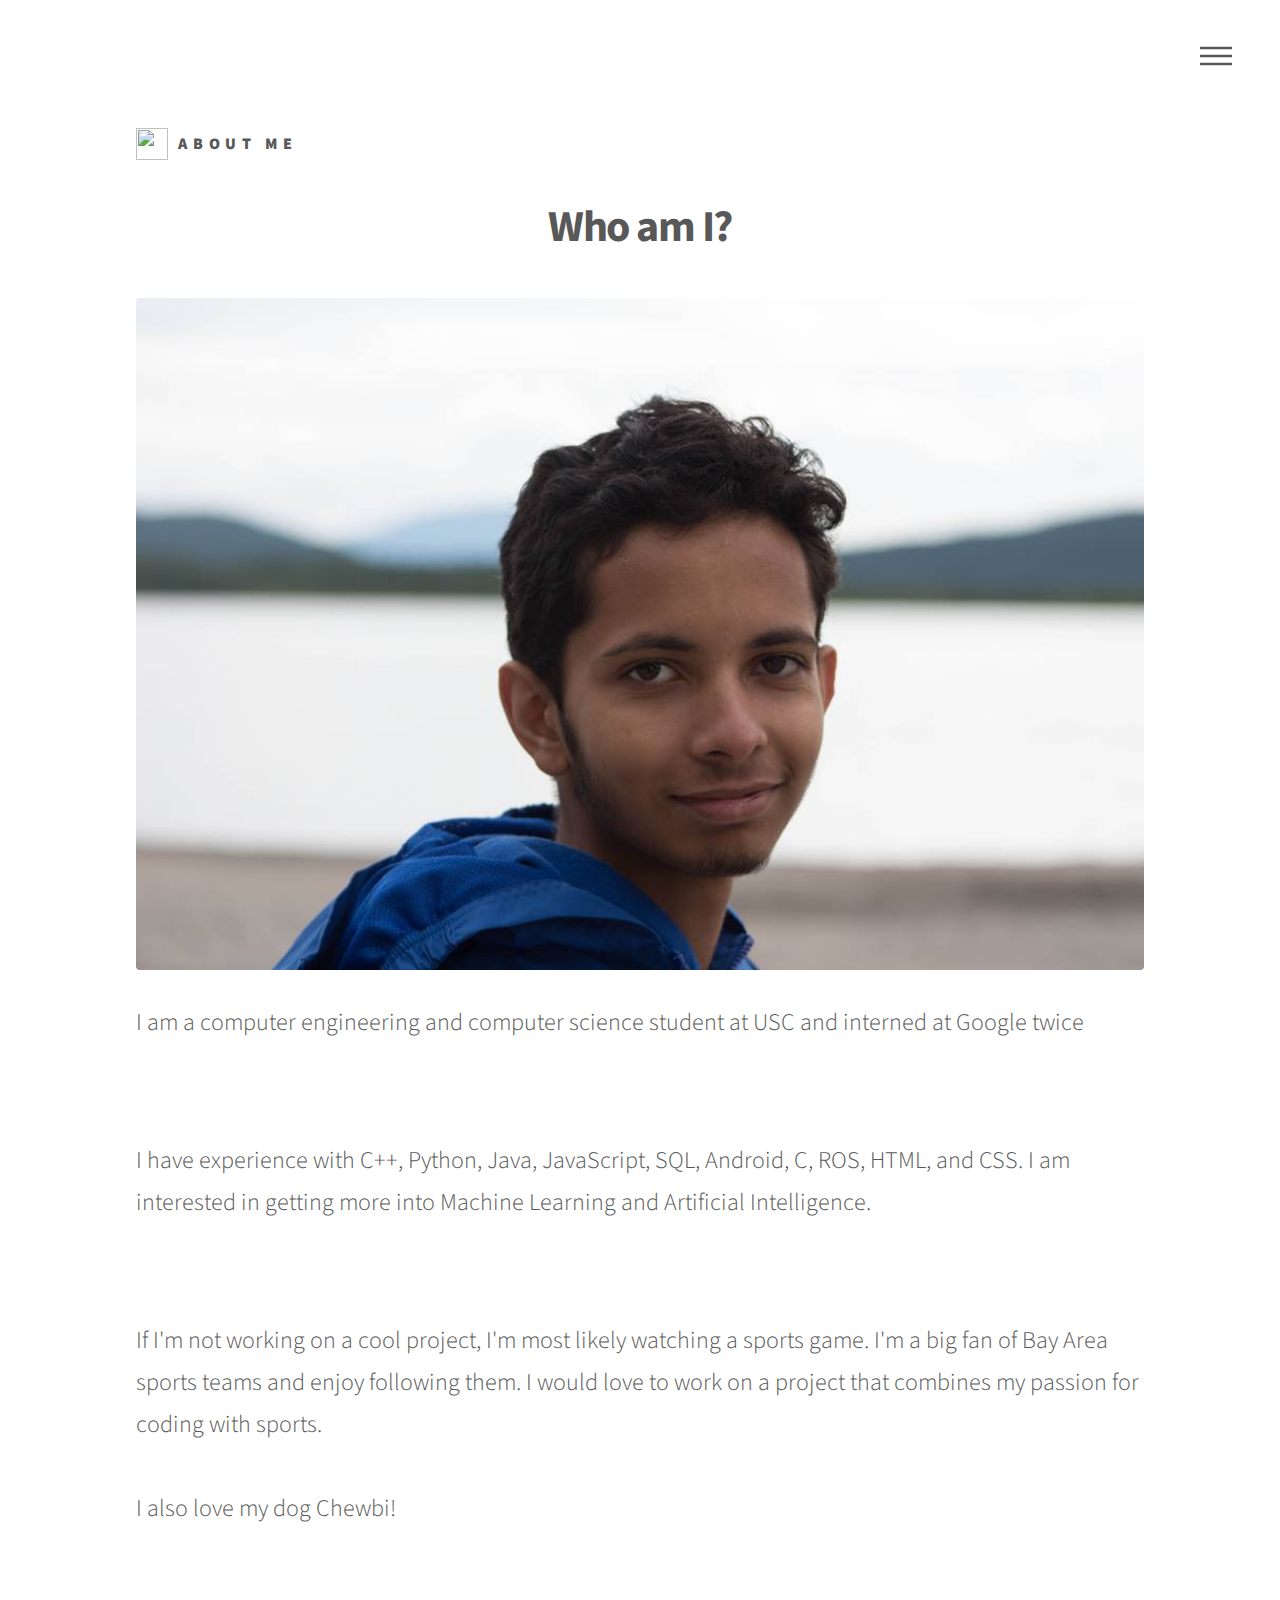
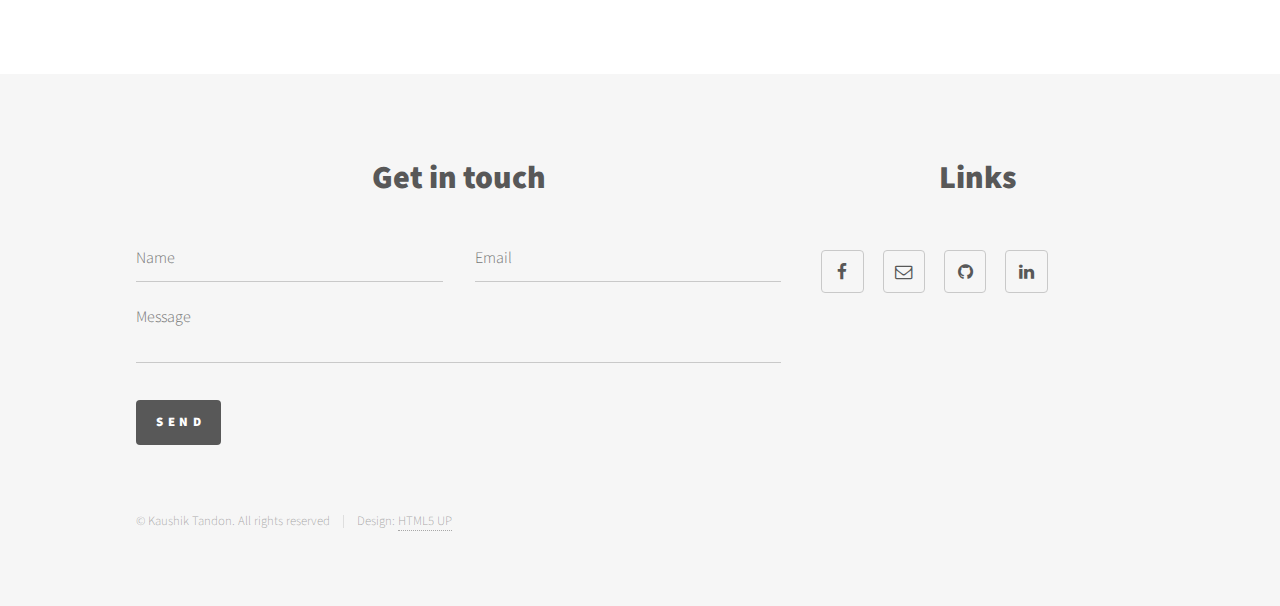
==== commit 2bfb3f79: "tbh this needs a bigger update" ====
--- a/about.html
+++ b/about.html
@@ -65,9 +65,9 @@
 							<h1>Who am I?</h1>
 							<span class="image main"><img src="images/linkedinprofilepic.jpg" alt="" /></span>
 							<font size="+2">
-							<p>I am a computer engineering and computer science student at USC. I graduated Monta Vista High School in Cupertino, California in 2017.</p>
+							<p>I am a computer engineering and computer science student at USC and interned at Google twice</p>
 							<span class="image main"><img src="images/alaska.jpg" alt="" /></span>
-							<p>I have experience with C++, Python, Java, JavaScript, SQL, Android, C, ROS, HTML, and CSS. I am interested in getting more into Data Science, Machine Learning and Artificial Intelligence. Most of all, I love coding!</p>
+							<p>I have experience with C++, Python, Java, JavaScript, SQL, Android, C, ROS, HTML, and CSS. I am interested in getting more into Machine Learning and Artificial Intelligence.</p>
 							<span class="image main"><img src="images/chewbi.jpg" alt="" /></span>
 							<p>If I'm not working on a cool project, I'm most likely watching a sports game. I'm a big fan of Bay Area sports teams and enjoy following them. I would love to work on a project that combines my passion for coding with sports.<br /> <br />
 								I also love my dog Chewbi! </p> </font>
